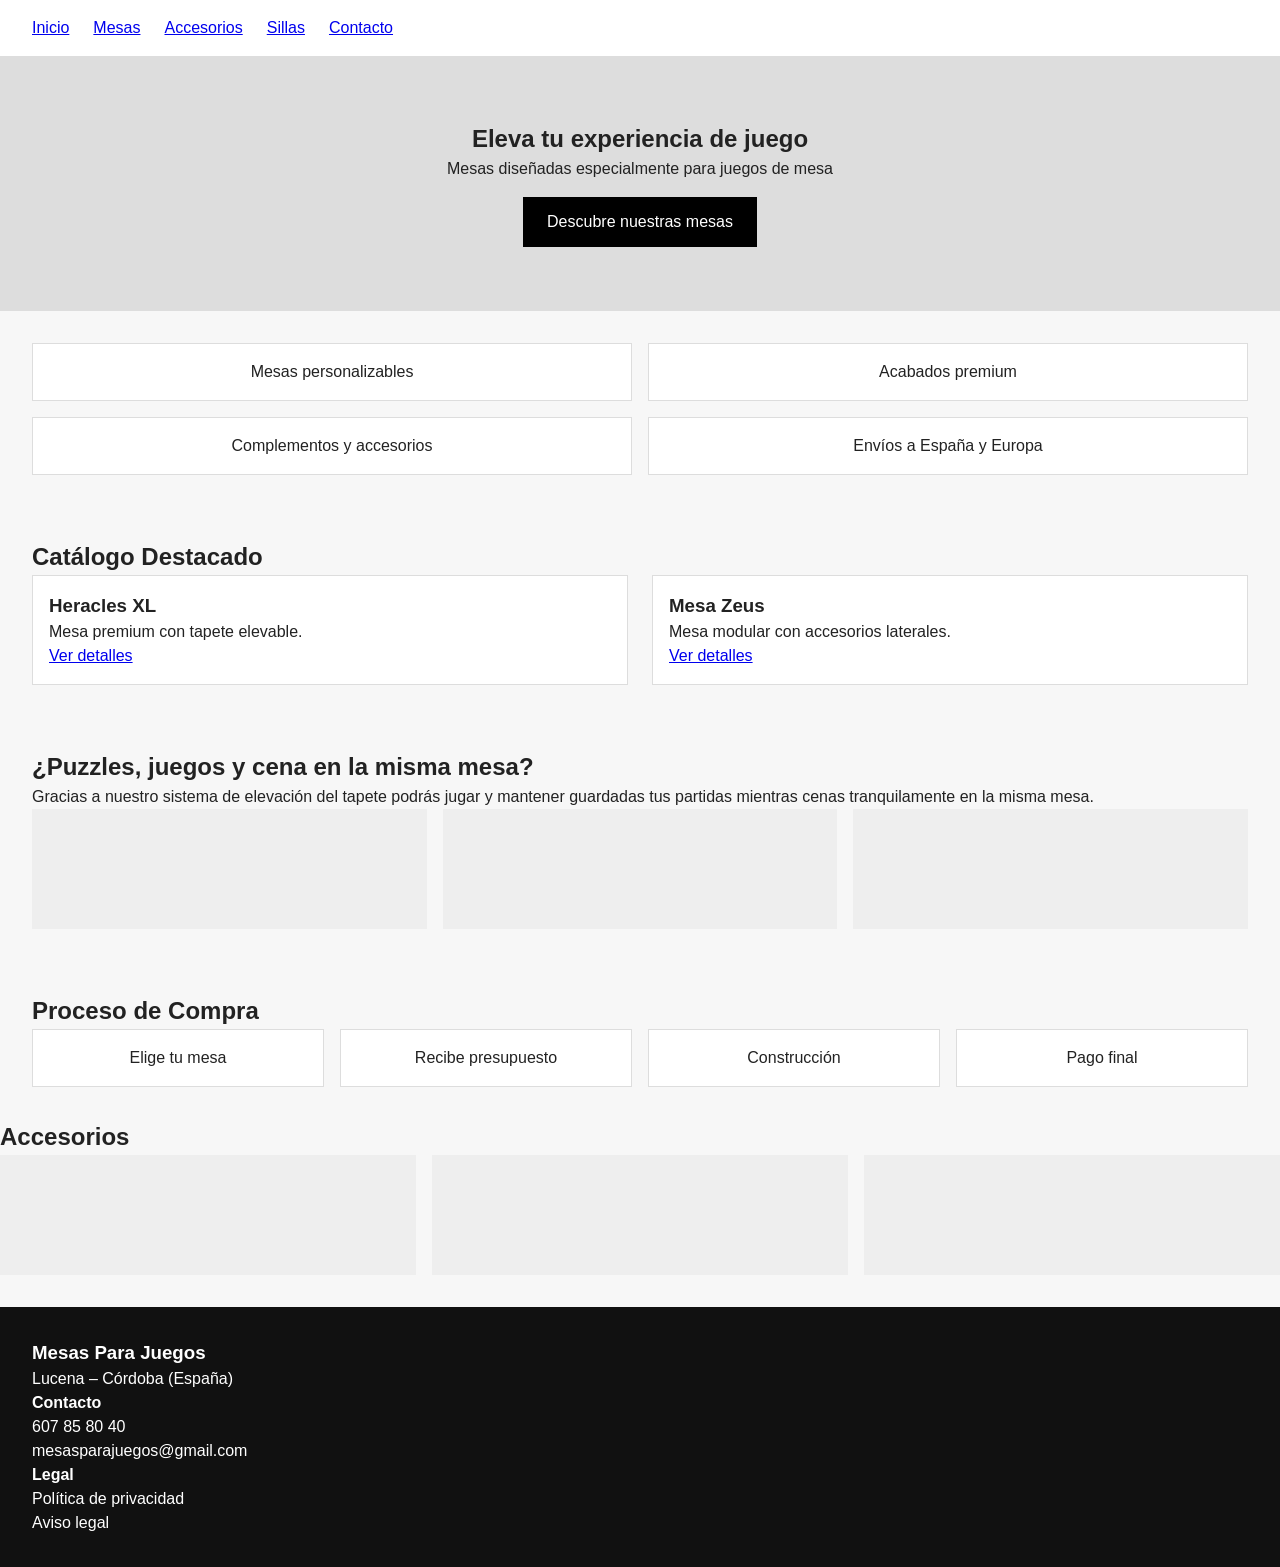
==== index.html @ a28dd925 "Mas referencias cambiadas" ====
<!DOCTYPE html>
<html lang="es">
<head>
    <meta charset="UTF-8">
    <meta name="viewport" content="width=device-width, initial-scale=1.0">
    <title>Mesas Para Juegos – Inicio</title>
    <link rel="stylesheet" href="assets/css/styles.css">
    <script defer src="./assets/js/componentes.js"></script>
</head>

<body>

    <!-- HEADER DINÁMICO -->
    <header id="header"></header>

    <main>

        <!-- HERO PRINCIPAL -->
        <section class="hero">
            <div class="hero-text">
                <h1>Eleva tu experiencia de juego</h1>
                <p>Mesas diseñadas especialmente para juegos de mesa</p>
                <a class="btn-primary" href="catalogo.html">Descubre nuestras mesas</a>
            </div>
        </section>

        <!-- USP / VALORES -->
        <section class="usp">
            <div class="usp-item">Mesas personalizables</div>
            <div class="usp-item">Acabados premium</div>
            <div class="usp-item">Complementos y accesorios</div>
            <div class="usp-item">Envíos a España y Europa</div>
        </section>

        <!-- CATÁLOGO DESTACADO -->
        <section class="destacado">
            <h2>Catálogo Destacado</h2>
            <div id="productos-destacados" class="grid-productos"></div>
        </section>

        <!-- SECCIÓN EXPLICATIVA -->
        <section class="explicativa">
            <h2>¿Puzzles, juegos y cena en la misma mesa?</h2>
            <p>
                Gracias a nuestro sistema de elevación del tapete podrás jugar y mantener guardadas tus partidas
                mientras cenas tranquilamente en la misma mesa.
            </p>
            <div class="grid-3">
                <div class="card-mini"></div>
                <div class="card-mini"></div>
                <div class="card-mini"></div>
            </div>
        </section>

        <!-- PROCESO DE COMPRA -->
        <section class="timeline">
            <h2>Proceso de Compra</h2>
            <div class="timeline-grid">
                <div class="step">Elige tu mesa</div>
                <div class="step">Recibe presupuesto</div>
                <div class="step">Construcción</div>
                <div class="step">Pago final</div>
            </div>
        </section>

        <!-- ACCESORIOS -->
        <section class="accesorios">
            <h2>Accesorios</h2>
            <div class="grid-3">
                <div class="card-mini"></div>
                <div class="card-mini"></div>
                <div class="card-mini"></div>
            </div>
        </section>

    </main>

    <!-- FOOTER DINÁMICO -->
    <footer id="footer"></footer>

</body>
</html>
---- assets/css/styles.css ----
/* RESET */
* {
    margin: 0;
    padding: 0;
    box-sizing: border-box;
}

body {
    font-family: Arial, sans-serif;
    background: #f7f7f7;
    color: #222;
    line-height: 1.5;
}

/* HEADER */
header {
    background: #fff;
    padding: 1rem 2rem;
    border-bottom: 1px solid #ddd;
}

nav ul {
    display: flex;
    gap: 1.5rem;
    list-style: none;
}

/* HERO */
.hero {
    background: #ddd;
    padding: 4rem 2rem;
    text-align: center;
}

.btn-primary {
    display: inline-block;
    margin-top: 1rem;
    padding: .8rem 1.5rem;
    background: #000;
    color: #fff;
    text-decoration: none;
}

/* USP */
.usp {
    display: grid;
    grid-template-columns: repeat(2, 1fr);
    padding: 2rem;
    gap: 1rem;
}

.usp-item {
    background: #fff;
    padding: 1rem;
    border: 1px solid #ddd;
    text-align: center;
}

/* CATÁLOGO DESTACADO */
.destacado {
    padding: 2rem;
}

.grid-productos {
    display: grid;
    grid-template-columns: repeat(auto-fit, minmax(220px, 1fr));
    gap: 1.5rem;
}

.card-producto {
    background: #fff;
    padding: 1rem;
    border: 1px solid #ddd;
}

/* EXPLICATIVA */
.explicativa {
    padding: 2rem;
}

.grid-3 {
    display: grid;
    grid-template-columns: repeat(3, 1fr);
    gap: 1rem;
}

.card-mini {
    background: #eee;
    height: 120px;
}

/* TIMELINE */
.timeline {
    padding: 2rem;
}

.timeline-grid {
    display: grid;
    grid-template-columns: repeat(4, 1fr);
    gap: 1rem;
}

.step {
    background: #fff;
    padding: 1rem;
    border: 1px solid #ddd;
    text-align: center;
}

/* FOOTER */
footer {
    background: #111;
    color: #fff;
    padding: 2rem;
    margin-top: 2rem;
}
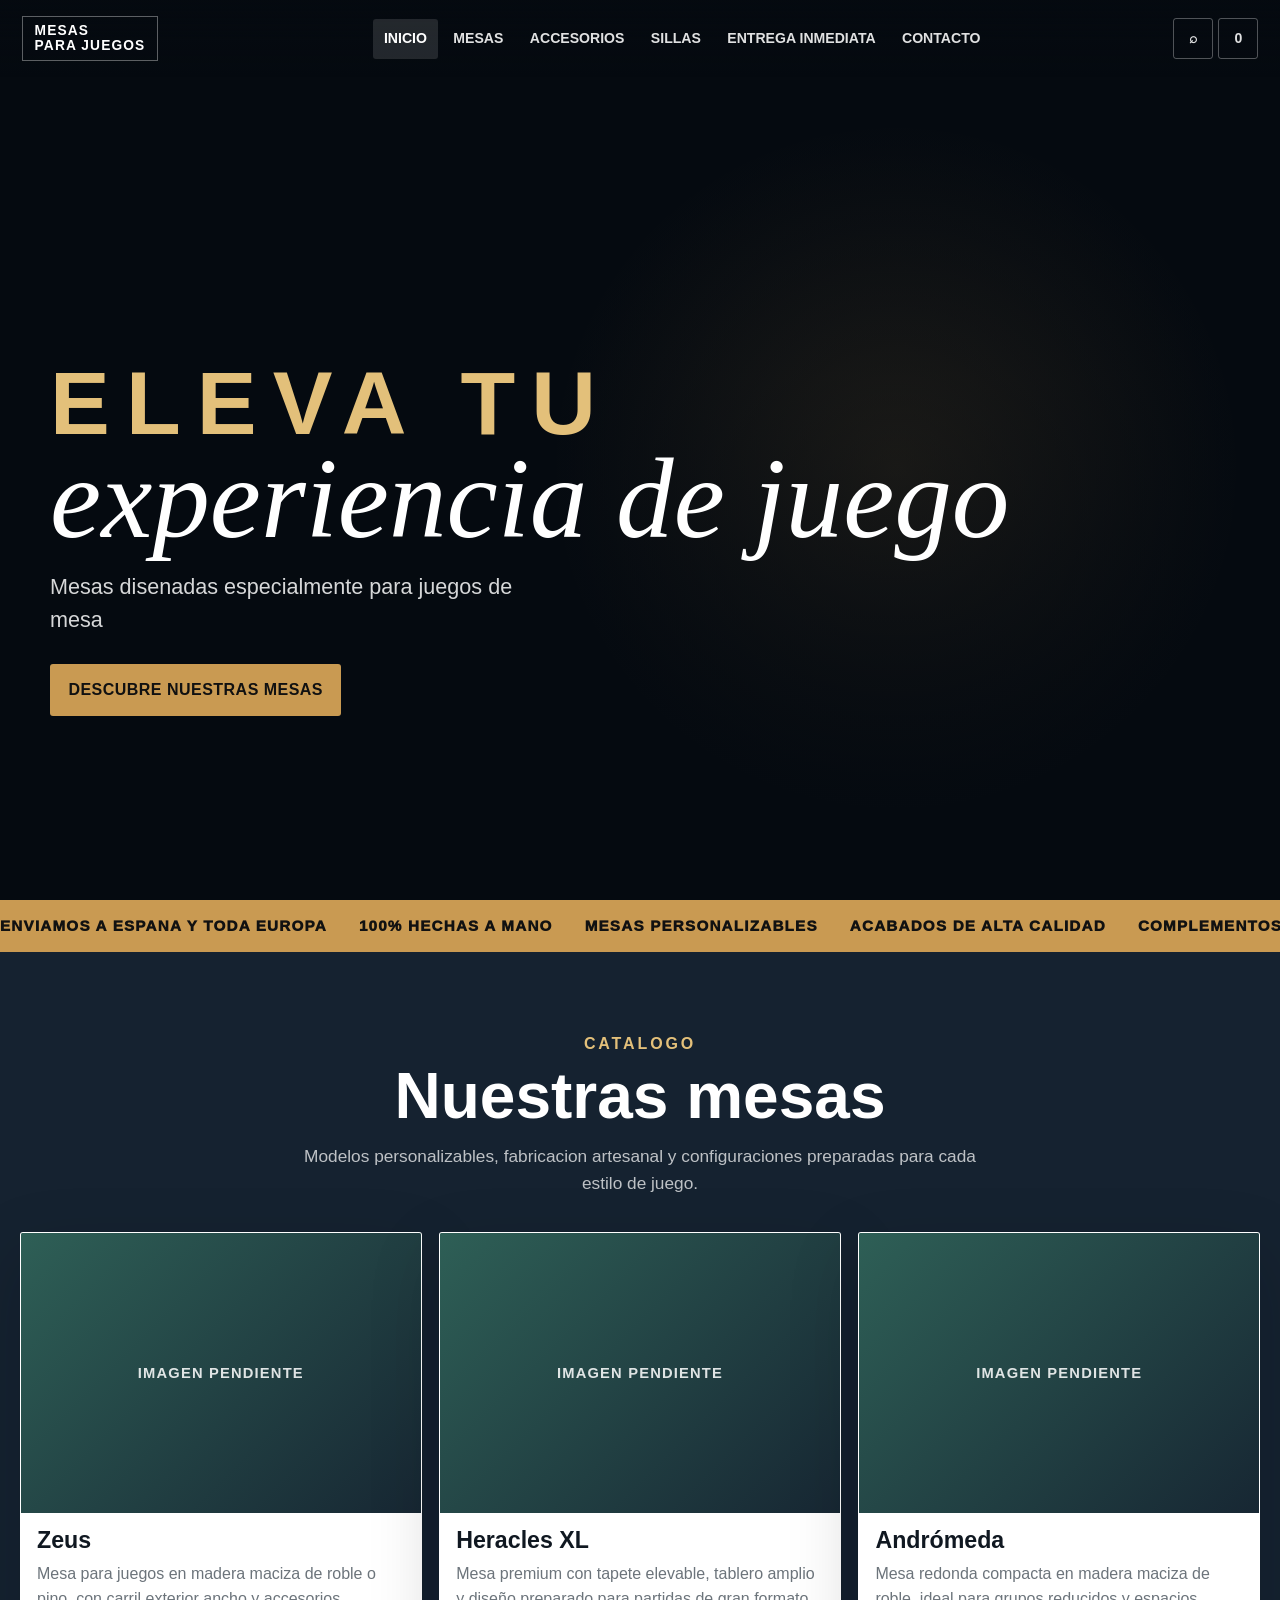
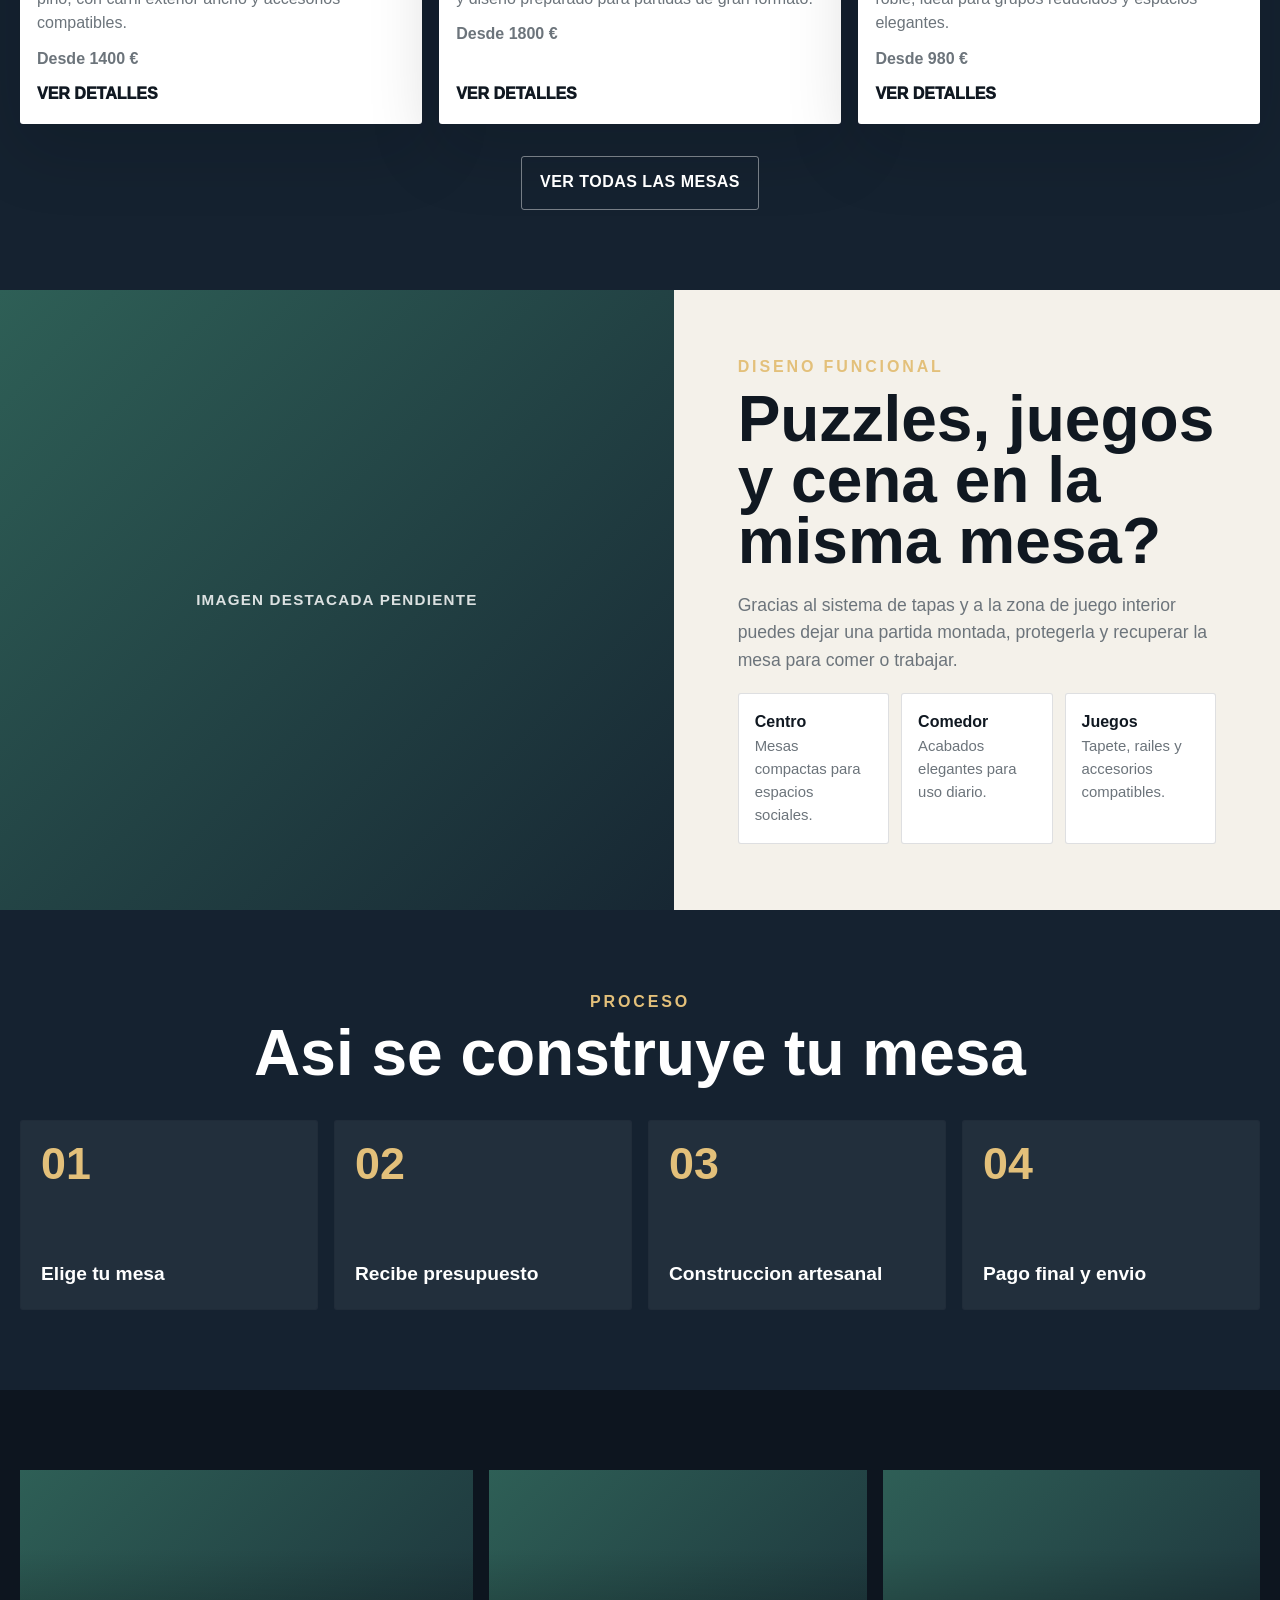
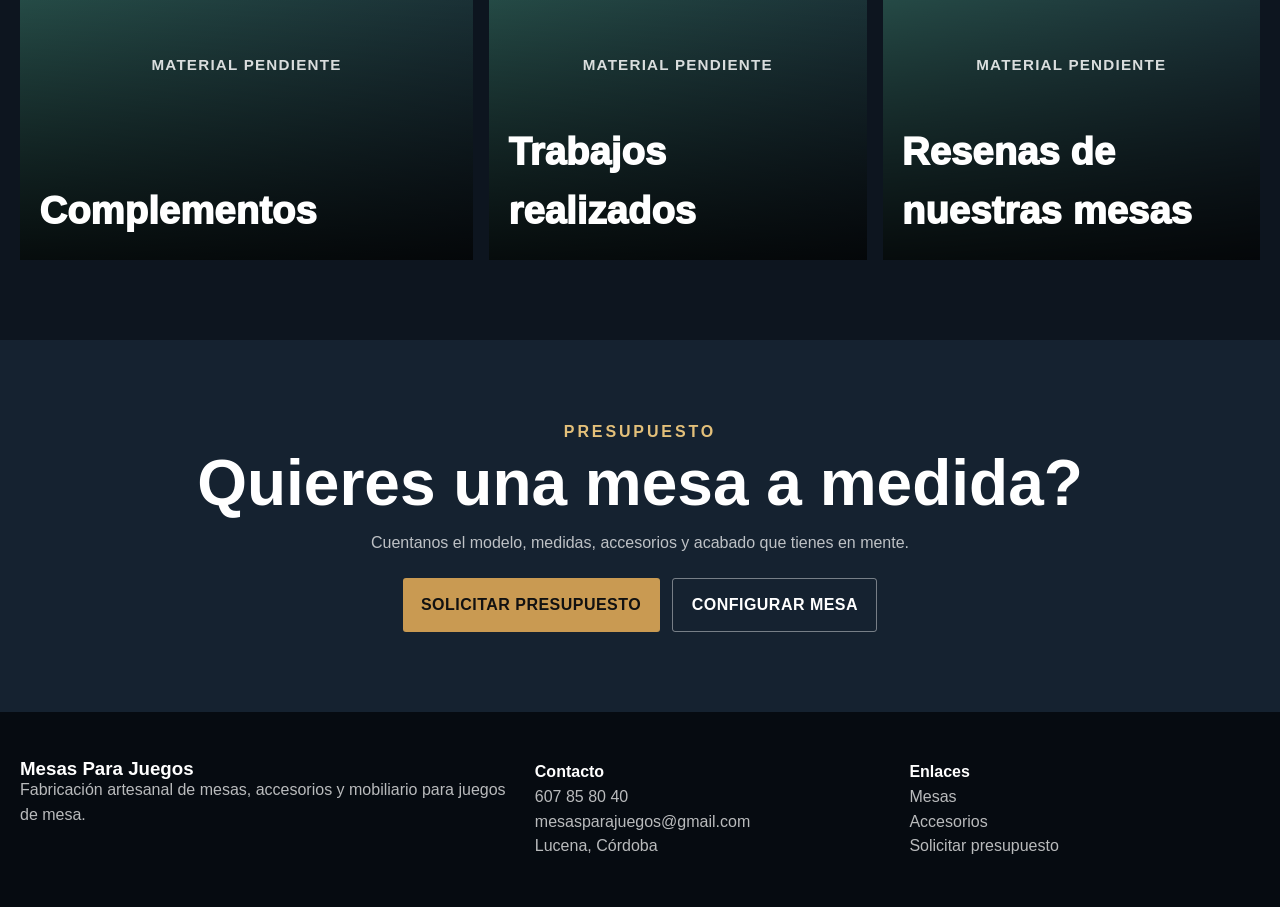
==== commit 29858351: "Primera version de la pagina final" ====
--- a/index.html
+++ b/index.html
@@ -3,80 +3,107 @@
 <head>
     <meta charset="UTF-8">
     <meta name="viewport" content="width=device-width, initial-scale=1.0">
-    <title>Mesas Para Juegos – Inicio</title>
+    <title>Mesas Para Juegos | Eleva tu experiencia de juego</title>
     <link rel="stylesheet" href="assets/css/styles.css">
-    <script defer src="./assets/js/componentes.js"></script>
+    <script defer src="assets/js/componentes.js"></script>
 </head>
-
 <body>
-
-    <!-- HEADER DINÁMICO -->
     <header id="header"></header>
 
     <main>
-
-        <!-- HERO PRINCIPAL -->
-        <section class="hero">
-            <div class="hero-text">
-                <h1>Eleva tu experiencia de juego</h1>
-                <p>Mesas diseñadas especialmente para juegos de mesa</p>
-                <a class="btn-primary" href="catalogo.html">Descubre nuestras mesas</a>
+        <section class="hero hero-video">
+            <video autoplay muted loop playsinline poster="assets/media/hero/hero-poster.webp">
+                <source src="assets/media/video/hero.mp4" type="video/mp4">
+            </video>
+            <div class="hero-overlay"></div>
+            <div class="hero-copy">
+                <p class="hero-kicker">ELEVA TU</p>
+                <h1>experiencia de juego</h1>
+                <p>Mesas disenadas especialmente para juegos de mesa</p>
+                <a class="btn-primary" href="catalogo.html">DESCUBRE NUESTRAS MESAS</a>
             </div>
         </section>
 
-        <!-- USP / VALORES -->
-        <section class="usp">
-            <div class="usp-item">Mesas personalizables</div>
-            <div class="usp-item">Acabados premium</div>
-            <div class="usp-item">Complementos y accesorios</div>
-            <div class="usp-item">Envíos a España y Europa</div>
-        </section>
-
-        <!-- CATÁLOGO DESTACADO -->
-        <section class="destacado">
-            <h2>Catálogo Destacado</h2>
-            <div id="productos-destacados" class="grid-productos"></div>
-        </section>
-
-        <!-- SECCIÓN EXPLICATIVA -->
-        <section class="explicativa">
-            <h2>¿Puzzles, juegos y cena en la misma mesa?</h2>
-            <p>
-                Gracias a nuestro sistema de elevación del tapete podrás jugar y mantener guardadas tus partidas
-                mientras cenas tranquilamente en la misma mesa.
-            </p>
-            <div class="grid-3">
-                <div class="card-mini"></div>
-                <div class="card-mini"></div>
-                <div class="card-mini"></div>
+        <section class="marquee" aria-label="Ventajas principales">
+            <div class="marquee-track">
+                <span>ENVIAMOS A ESPANA Y TODA EUROPA</span>
+                <span>100% HECHAS A MANO</span>
+                <span>MESAS PERSONALIZABLES</span>
+                <span>ACABADOS DE ALTA CALIDAD</span>
+                <span>COMPLEMENTOS Y ACCESORIOS</span>
+                <span>ENVIAMOS A ESPANA Y TODA EUROPA</span>
+                <span>100% HECHAS A MANO</span>
+                <span>MESAS PERSONALIZABLES</span>
             </div>
         </section>
 
-        <!-- PROCESO DE COMPRA -->
-        <section class="timeline">
-            <h2>Proceso de Compra</h2>
-            <div class="timeline-grid">
-                <div class="step">Elige tu mesa</div>
-                <div class="step">Recibe presupuesto</div>
-                <div class="step">Construcción</div>
-                <div class="step">Pago final</div>
+        <section class="destacado dark-section">
+            <div class="section-head centered">
+                <span class="eyebrow">Catalogo</span>
+                <h2>Nuestras mesas</h2>
+                <p>Modelos personalizables, fabricacion artesanal y configuraciones preparadas para cada estilo de juego.</p>
+            </div>
+            <div id="productos-destacados" class="grid-productos"></div>
+            <div class="center-actions">
+                <a class="btn-secondary invert" href="catalogo.html">Ver todas las mesas</a>
             </div>
         </section>
 
-        <!-- ACCESORIOS -->
-        <section class="accesorios">
-            <h2>Accesorios</h2>
-            <div class="grid-3">
-                <div class="card-mini"></div>
-                <div class="card-mini"></div>
-                <div class="card-mini"></div>
+        <section class="split-feature">
+            <div class="feature-image">
+                <img src="assets/media/banners/feature-mesa.webp" alt="Mesa de juegos con zona interior" onerror="this.parentElement.classList.add('sin-imagen'); this.remove();">
+            </div>
+            <div class="feature-copy">
+                <span class="eyebrow">Diseno funcional</span>
+                <h2>Puzzles, juegos y cena en la misma mesa?</h2>
+                <p>Gracias al sistema de tapas y a la zona de juego interior puedes dejar una partida montada, protegerla y recuperar la mesa para comer o trabajar.</p>
+                <div class="mini-grid">
+                    <article><strong>Centro</strong><span>Mesas compactas para espacios sociales.</span></article>
+                    <article><strong>Comedor</strong><span>Acabados elegantes para uso diario.</span></article>
+                    <article><strong>Juegos</strong><span>Tapete, railes y accesorios compatibles.</span></article>
+                </div>
             </div>
         </section>
 
+        <section class="timeline dark-section">
+            <div class="section-head centered">
+                <span class="eyebrow">Proceso</span>
+                <h2>Asi se construye tu mesa</h2>
+            </div>
+            <div class="timeline-grid">
+                <div class="step"><strong>01</strong><span>Elige tu mesa</span></div>
+                <div class="step"><strong>02</strong><span>Recibe presupuesto</span></div>
+                <div class="step"><strong>03</strong><span>Construccion artesanal</span></div>
+                <div class="step"><strong>04</strong><span>Pago final y envio</span></div>
+            </div>
+        </section>
+
+        <section class="banner-grid">
+            <a class="image-banner" href="pages/accesorios.html">
+                <img src="assets/media/banners/complementos.webp" alt="Accesorios para mesas" onerror="this.parentElement.classList.add('sin-imagen'); this.remove();">
+                <span>Complementos</span>
+            </a>
+            <a class="image-banner" href="pages/guia-tamanos.html">
+                <img src="assets/media/banners/trabajos-realizados.webp" alt="Trabajo realizado de mesa Zeus" onerror="this.parentElement.classList.add('sin-imagen'); this.remove();">
+                <span>Trabajos realizados</span>
+            </a>
+            <a class="image-banner" href="pages/contacto.html">
+                <img src="assets/media/banners/resenas.webp" alt="Resenas de clientes" onerror="this.parentElement.classList.add('sin-imagen'); this.remove();">
+                <span>Resenas de nuestras mesas</span>
+            </a>
+        </section>
+
+        <section class="final-cta">
+            <span class="eyebrow">Presupuesto</span>
+            <h2>Quieres una mesa a medida?</h2>
+            <p>Cuentanos el modelo, medidas, accesorios y acabado que tienes en mente.</p>
+            <div class="hero-actions">
+                <a class="btn-primary" href="pages/contacto.html">Solicitar presupuesto</a>
+                <a class="btn-secondary invert" href="pages/configurador.html">Configurar mesa</a>
+            </div>
+        </section>
     </main>
 
-    <!-- FOOTER DINÁMICO -->
     <footer id="footer"></footer>
-
 </body>
 </html>
--- a/assets/css/styles.css
+++ b/assets/css/styles.css
@@ -1,116 +1,899 @@
-/* RESET */
+:root {
+    --ink: #101821;
+    --ink-2: #152230;
+    --paper: #f4f1ea;
+    --paper-2: #ffffff;
+    --muted: #6c747b;
+    --line: rgba(21, 34, 48, .14);
+    --gold: #c99a52;
+    --gold-2: #e3c07a;
+    --green: #2e5f56;
+    --shadow: 0 24px 70px rgba(4, 10, 18, .18);
+}
+
 * {
+    box-sizing: border-box;
     margin: 0;
     padding: 0;
-    box-sizing: border-box;
+}
+
+html {
+    scroll-behavior: smooth;
 }
 
 body {
-    font-family: Arial, sans-serif;
-    background: #f7f7f7;
-    color: #222;
-    line-height: 1.5;
-}
-
-/* HEADER */
-header {
+    min-height: 100vh;
+    background: var(--paper);
+    color: var(--ink);
+    font-family: "Segoe UI", Arial, sans-serif;
+    line-height: 1.55;
+}
+
+a {
+    color: inherit;
+}
+
+img,
+video {
+    display: block;
+    max-width: 100%;
+}
+
+.site-header {
+    position: fixed;
+    inset: 0 0 auto;
+    z-index: 50;
+    background: linear-gradient(180deg, rgba(5, 10, 16, .78), rgba(5, 10, 16, .18), transparent);
+    color: #fff;
+}
+
+.nav-wrap {
+    display: grid;
+    grid-template-columns: 170px 1fr auto;
+    align-items: center;
+    gap: 1.5rem;
+    max-width: 1380px;
+    margin: 0 auto;
+    padding: 1rem 1.35rem;
+}
+
+.brand {
+    color: #fff;
+    text-decoration: none;
+}
+
+.brand-logo {
+    display: inline-block;
+    border: 1px solid rgba(255, 255, 255, .35);
+    padding: .45rem .75rem;
+    font-size: .86rem;
+    font-weight: 900;
+    line-height: 1.05;
+    letter-spacing: .08em;
+    text-transform: uppercase;
+}
+
+.site-nav ul {
+    display: flex;
+    align-items: center;
+    justify-content: center;
+    gap: .25rem;
+    list-style: none;
+}
+
+.site-nav a,
+.nav-actions a {
+    display: inline-flex;
+    min-height: 40px;
+    align-items: center;
+    justify-content: center;
+    border-radius: 3px;
+    padding: .55rem .7rem;
+    color: rgba(255,255,255,.88);
+    font-size: .88rem;
+    font-weight: 800;
+    text-decoration: none;
+    text-transform: uppercase;
+}
+
+.site-nav a:hover,
+.site-nav a.activo,
+.nav-actions a:hover {
+    color: #fff;
+    background: rgba(255,255,255,.12);
+}
+
+.nav-actions {
+    display: flex;
+    gap: .35rem;
+}
+
+.nav-actions a {
+    width: 40px;
+    border: 1px solid rgba(255,255,255,.3);
+}
+
+.hero-video {
+    min-height: 100vh;
+    position: relative;
+    display: grid;
+    align-items: end;
+    overflow: hidden;
+    background: #050a10;
+}
+
+.hero-video video {
+    position: absolute;
+    inset: 0;
+    width: 100%;
+    height: 100%;
+    object-fit: cover;
+}
+
+.hero-overlay {
+    position: absolute;
+    inset: 0;
+    background:
+        linear-gradient(180deg, rgba(5,10,16,.4), rgba(5,10,16,.35) 42%, rgba(5,10,16,.88)),
+        radial-gradient(circle at 70% 52%, rgba(201,154,82,.18), transparent 34%);
+}
+
+.hero-copy {
+    position: relative;
+    z-index: 2;
+    max-width: 1220px;
+    width: 100%;
+    margin: 0 auto;
+    padding: 10rem 1.25rem 6.5rem;
+    color: #fff;
+}
+
+.hero-kicker,
+.eyebrow {
+    color: var(--gold-2);
+    font-weight: 900;
+    letter-spacing: .18em;
+    text-transform: uppercase;
+}
+
+.hero-kicker {
+    font-size: clamp(2rem, 7vw, 6.8rem);
+    line-height: .9;
+}
+
+h1,
+h2,
+h3 {
+    line-height: .96;
+    letter-spacing: 0;
+}
+
+.hero-copy h1 {
+    max-width: 980px;
+    font-family: Georgia, "Times New Roman", serif;
+    font-size: clamp(3.1rem, 9vw, 8.5rem);
+    font-style: italic;
+    font-weight: 400;
+}
+
+.hero-copy p:not(.hero-kicker) {
+    max-width: 520px;
+    margin: 1rem 0 1.7rem;
+    color: rgba(255,255,255,.84);
+    font-size: clamp(1.05rem, 2vw, 1.35rem);
+}
+
+.btn-primary,
+.btn-secondary,
+button {
+    display: inline-flex;
+    min-height: 46px;
+    align-items: center;
+    justify-content: center;
+    border: 0;
+    border-radius: 3px;
+    padding: .85rem 1.15rem;
+    cursor: pointer;
+    font: inherit;
+    font-weight: 900;
+    letter-spacing: .03em;
+    text-decoration: none;
+    text-transform: uppercase;
+}
+
+.btn-primary,
+button {
+    background: var(--gold);
+    color: #111;
+}
+
+.btn-primary:hover,
+button:hover {
+    background: var(--gold-2);
+}
+
+.btn-secondary {
+    border: 1px solid var(--line);
     background: #fff;
-    padding: 1rem 2rem;
-    border-bottom: 1px solid #ddd;
-}
-
-nav ul {
-    display: flex;
+    color: var(--ink);
+}
+
+.btn-secondary.invert {
+    border-color: rgba(255,255,255,.42);
+    background: transparent;
+    color: #fff;
+}
+
+.hero-actions,
+.center-actions {
+    display: flex;
+    flex-wrap: wrap;
+    gap: .8rem;
+}
+
+.center-actions {
+    justify-content: center;
+    margin-top: 2rem;
+}
+
+.marquee {
+    overflow: hidden;
+    background: var(--gold);
+    color: #111;
+    padding: .9rem 0;
+}
+
+.marquee-track {
+    display: flex;
+    min-width: max-content;
+    gap: 2rem;
+    animation: marquee 26s linear infinite;
+    font-size: .95rem;
+    font-weight: 950;
+    letter-spacing: .08em;
+    text-transform: uppercase;
+}
+
+.marquee-track span {
+    white-space: nowrap;
+}
+
+@keyframes marquee {
+    from { transform: translateX(0); }
+    to { transform: translateX(-45%); }
+}
+
+section {
+    padding: 5rem 1.25rem;
+}
+
+.dark-section {
+    background: var(--ink-2);
+    color: #fff;
+}
+
+.section-head {
+    max-width: 900px;
+    margin: 0 auto 2.2rem;
+}
+
+.section-head.centered {
+    text-align: center;
+}
+
+h2 {
+    margin-top: .55rem;
+    font-size: clamp(2.2rem, 5vw, 5rem);
+}
+
+.section-head p {
+    max-width: 680px;
+    margin: 1rem auto 0;
+    color: rgba(255,255,255,.72);
+    font-size: 1.08rem;
+}
+
+.destacado,
+.timeline,
+.tablas,
+.galeria,
+.listado,
+.titulo-pagina,
+.breadcrumbs,
+.cta-secundario,
+.detalle-layout,
+.config-layout,
+.pasos {
+    max-width: 1280px;
+    margin: 0 auto;
+}
+
+.grid-productos {
+    display: grid;
+    grid-template-columns: repeat(auto-fit, minmax(250px, 1fr));
+    gap: 1.1rem;
+}
+
+.card-producto {
+    display: flex;
+    min-height: 450px;
+    flex-direction: column;
+    overflow: hidden;
+    border: 1px solid rgba(255,255,255,.1);
+    border-radius: 3px;
+    background: #fff;
+    color: var(--ink);
+    box-shadow: var(--shadow);
+}
+
+.card-producto img,
+.img-placeholder {
+    width: 100%;
+    height: 280px;
+    object-fit: cover;
+    background:
+        linear-gradient(135deg, rgba(46,95,86,.9), rgba(21,34,48,.9)),
+        #2e5f56;
+}
+
+.card-producto.sin-imagen img {
+    display: none;
+}
+
+.card-producto.sin-imagen::before {
+    content: "Imagen pendiente";
+    display: grid;
+    width: 100%;
+    height: 280px;
+    place-items: center;
+    background:
+        linear-gradient(135deg, rgba(46,95,86,.92), rgba(21,34,48,.92)),
+        #2e5f56;
+    color: rgba(255,255,255,.86);
+    font-size: .92rem;
+    font-weight: 800;
+    letter-spacing: .08em;
+    text-transform: uppercase;
+}
+
+.card-producto .contenido {
+    display: flex;
+    flex: 1;
+    flex-direction: column;
+    gap: .65rem;
+    padding: 1rem;
+}
+
+.card-producto h3 {
+    font-size: 1.45rem;
+}
+
+.card-producto p {
+    color: var(--muted);
+}
+
+.card-producto a {
+    margin-top: auto;
+    color: var(--ink);
+    font-weight: 950;
+    text-decoration: none;
+    text-transform: uppercase;
+}
+
+.split-feature {
+    display: grid;
+    grid-template-columns: minmax(0, 1fr) minmax(360px, .9fr);
+    gap: 0;
+    max-width: none;
+    padding: 0;
+    background: var(--paper);
+}
+
+.feature-image img {
+    width: 100%;
+    height: 100%;
+    min-height: 620px;
+    object-fit: cover;
+}
+
+.feature-image.sin-imagen {
+    min-height: 620px;
+    position: relative;
+    background:
+        linear-gradient(135deg, rgba(46,95,86,.92), rgba(21,34,48,.92)),
+        #2e5f56;
+}
+
+.feature-image.sin-imagen::before {
+    content: "Imagen destacada pendiente";
+    position: absolute;
+    inset: 0;
+    display: grid;
+    place-items: center;
+    color: rgba(255,255,255,.84);
+    font-size: .95rem;
+    font-weight: 800;
+    letter-spacing: .08em;
+    text-transform: uppercase;
+}
+
+.feature-copy {
+    display: flex;
+    flex-direction: column;
+    justify-content: center;
+    padding: clamp(2rem, 5vw, 5rem);
+}
+
+.feature-copy h2,
+.final-cta h2 {
+    color: var(--ink);
+}
+
+.feature-copy p {
+    margin: 1.2rem 0;
+    color: var(--muted);
+    font-size: 1.1rem;
+}
+
+.mini-grid {
+    display: grid;
+    grid-template-columns: repeat(3, 1fr);
+    gap: .75rem;
+}
+
+.mini-grid article,
+.step,
+.panel,
+.filtros,
+.detalle-info,
+.config-opciones {
+    border: 1px solid var(--line);
+    border-radius: 3px;
+    background: #fff;
+}
+
+.mini-grid article {
+    padding: 1rem;
+}
+
+.mini-grid strong,
+.mini-grid span {
+    display: block;
+}
+
+.mini-grid span {
+    color: var(--muted);
+    font-size: .93rem;
+}
+
+.timeline-grid {
+    display: grid;
+    grid-template-columns: repeat(4, minmax(0, 1fr));
+    gap: 1rem;
+}
+
+.step {
+    min-height: 190px;
+    display: flex;
+    flex-direction: column;
+    justify-content: space-between;
+    padding: 1.25rem;
+    background: rgba(255,255,255,.06);
+    color: #fff;
+}
+
+.step strong {
+    color: var(--gold-2);
+    font-size: 2.8rem;
+    line-height: 1;
+}
+
+.step span {
+    font-size: 1.2rem;
+    font-weight: 850;
+}
+
+.banner-grid {
+    display: grid;
+    grid-template-columns: 1.2fr 1fr 1fr;
+    gap: 1rem;
+    background: #0d151f;
+}
+
+.image-banner {
+    min-height: 390px;
+    position: relative;
+    display: flex;
+    align-items: end;
+    overflow: hidden;
+    color: #fff;
+    text-decoration: none;
+}
+
+.image-banner img {
+    position: absolute;
+    inset: 0;
+    width: 100%;
+    height: 100%;
+    object-fit: cover;
+    transition: transform .5s ease;
+}
+
+.image-banner.sin-imagen {
+    background:
+        linear-gradient(135deg, rgba(46,95,86,.92), rgba(21,34,48,.92)),
+        #2e5f56;
+}
+
+.image-banner.sin-imagen::before {
+    content: "Material pendiente";
+    position: absolute;
+    inset: 0;
+    display: grid;
+    place-items: center;
+    color: rgba(255,255,255,.84);
+    font-size: .95rem;
+    font-weight: 800;
+    letter-spacing: .08em;
+    text-transform: uppercase;
+    z-index: 1;
+}
+
+.image-banner::after {
+    content: "";
+    position: absolute;
+    inset: 0;
+    background: linear-gradient(180deg, transparent 20%, rgba(0,0,0,.82));
+}
+
+.image-banner span {
+    position: relative;
+    z-index: 1;
+    padding: 1.2rem;
+    font-size: clamp(1.4rem, 3vw, 2.5rem);
+    font-weight: 950;
+}
+
+.image-banner:hover img {
+    transform: scale(1.06);
+}
+
+.final-cta {
+    display: grid;
+    justify-items: center;
+    text-align: center;
+    background: var(--ink-2);
+    color: #fff;
+}
+
+.final-cta h2 {
+    color: #fff;
+}
+
+.final-cta p {
+    max-width: 620px;
+    margin: 1rem 0 1.4rem;
+    color: rgba(255,255,255,.72);
+}
+
+.breadcrumbs {
+    padding: 7rem 1.25rem 0;
+    color: var(--muted);
+    font-size: .95rem;
+}
+
+.breadcrumbs a {
+    color: var(--gold);
+    text-decoration: none;
+}
+
+.titulo-pagina {
+    padding: 3rem 1.25rem;
+}
+
+.titulo-pagina p {
+    max-width: 720px;
+    margin-top: 1rem;
+    color: var(--muted);
+    font-size: 1.08rem;
+}
+
+.layout-catalogo {
+    display: grid;
+    grid-template-columns: 280px minmax(0, 1fr);
+    gap: 1.4rem;
+    max-width: 1280px;
+    margin: 0 auto;
+    padding: 0 1.25rem 5rem;
+}
+
+.filtros {
+    align-self: start;
+    padding: 1rem;
+    position: sticky;
+    top: 92px;
+}
+
+.filtros h3 {
+    margin-bottom: .8rem;
+}
+
+.filtros label {
+    display: block;
+    margin: .85rem 0 .3rem;
+    color: var(--muted);
+    font-size: .88rem;
+    font-weight: 850;
+    text-transform: uppercase;
+}
+
+select,
+input,
+textarea {
+    width: 100%;
+    min-height: 44px;
+    border: 1px solid var(--line);
+    border-radius: 3px;
+    background: #fff;
+    color: var(--ink);
+    font: inherit;
+    padding: .65rem .75rem;
+}
+
+textarea {
+    min-height: 130px;
+    resize: vertical;
+}
+
+.cta-secundario {
+    display: flex;
+    flex-wrap: wrap;
+    gap: .8rem;
+    padding: 0 1.25rem 5rem;
+}
+
+.cta-secundario a {
+    background: var(--ink);
+    color: #fff;
+    padding: .9rem 1rem;
+    font-weight: 900;
+    text-decoration: none;
+    text-transform: uppercase;
+}
+
+.detalle-layout {
+    display: grid;
+    grid-template-columns: minmax(0, 1.1fr) minmax(320px, .9fr);
     gap: 1.5rem;
-    list-style: none;
-}
-
-/* HERO */
-.hero {
-    background: #ddd;
-    padding: 4rem 2rem;
-    text-align: center;
-}
-
-.btn-primary {
-    display: inline-block;
+    padding: 2rem 1.25rem 5rem;
+}
+
+.detalle-imagen {
+    min-height: 560px;
+    overflow: hidden;
+    border-radius: 3px;
+    background: var(--ink-2);
+    box-shadow: var(--shadow);
+}
+
+.detalle-imagen img {
+    width: 100%;
+    height: 100%;
+    min-height: 560px;
+    object-fit: cover;
+}
+
+.detalle-imagen.sin-imagen {
+    display: grid;
+    place-items: center;
+    color: rgba(255,255,255,.84);
+    font-size: 1rem;
+    font-weight: 800;
+    letter-spacing: .08em;
+    text-transform: uppercase;
+}
+
+.detalle-imagen.sin-imagen::before {
+    content: "Imagen del producto pendiente";
+}
+
+.detalle-info {
+    align-self: start;
+    padding: 1.4rem;
+}
+
+.detalle-info p {
+    color: var(--muted);
+    margin: 1rem 0 1.2rem;
+}
+
+.detalle-info .btn-primary,
+.detalle-info .btn-secondary {
+    margin: 0 .5rem .8rem 0;
+}
+
+.detalle-info ul {
+    margin: .75rem 0 0 1.2rem;
+}
+
+.tablas table {
+    width: 100%;
     margin-top: 1rem;
-    padding: .8rem 1.5rem;
-    background: #000;
-    color: #fff;
+    border-collapse: collapse;
+    background: #fff;
+}
+
+th,
+td {
+    border-bottom: 1px solid var(--line);
+    padding: .85rem;
+    text-align: left;
+}
+
+th {
+    background: var(--ink-2);
+    color: #fff;
+}
+
+.grid-5 {
+    display: grid;
+    grid-template-columns: repeat(auto-fit, minmax(160px, 1fr));
+    gap: 1rem;
+}
+
+.pasos {
+    display: flex;
+    flex-wrap: wrap;
+    gap: .5rem;
+    padding: 0 1.25rem 1.2rem;
+}
+
+.paso {
+    border: 1px solid var(--line);
+    border-radius: 999px;
+    background: #fff;
+    color: var(--muted);
+    padding: .45rem .75rem;
+    font-weight: 850;
+}
+
+.paso.activo {
+    background: var(--gold);
+    color: #111;
+}
+
+.config-layout {
+    display: grid;
+    grid-template-columns: minmax(0, 1fr) 360px;
+    gap: 1.2rem;
+    padding: 0 1.25rem 5rem;
+}
+
+.config-3d {
+    min-height: 540px;
+    border-radius: 3px;
+    background:
+        linear-gradient(180deg, rgba(21,34,48,.14), rgba(21,34,48,.78)),
+        url("../media/productos/zeus.webp") center/cover;
+}
+
+.config-opciones {
+    padding: 1.2rem;
+}
+
+.opcion {
+    display: flex;
+    align-items: center;
+    gap: .6rem;
+    border: 1px solid var(--line);
+    border-radius: 3px;
+    margin: .7rem 0;
+    padding: .75rem;
+    background: #fff;
+}
+
+.contact-grid,
+.guide-grid {
+    display: grid;
+    grid-template-columns: 1fr 1fr;
+    gap: 1.2rem;
+    max-width: 1180px;
+    margin: 0 auto;
+    padding: 0 1.25rem 5rem;
+}
+
+.panel {
+    padding: 1.2rem;
+}
+
+.panel p,
+.panel li {
+    color: var(--muted);
+}
+
+.panel ul {
+    margin: .7rem 0 0 1.2rem;
+}
+
+.form-grid {
+    display: grid;
+    gap: .85rem;
+}
+
+footer {
+    background: #060b11;
+    color: #fff;
+    padding: 3rem 1.25rem;
+}
+
+.footer-grid {
+    display: grid;
+    grid-template-columns: 1.4fr 1fr 1fr;
+    gap: 1.5rem;
+    max-width: 1280px;
+    margin: 0 auto;
+}
+
+footer p,
+footer a {
+    color: rgba(255,255,255,.72);
     text-decoration: none;
 }
 
-/* USP */
-.usp {
-    display: grid;
-    grid-template-columns: repeat(2, 1fr);
-    padding: 2rem;
-    gap: 1rem;
-}
-
-.usp-item {
-    background: #fff;
-    padding: 1rem;
-    border: 1px solid #ddd;
-    text-align: center;
-}
-
-/* CATÁLOGO DESTACADO */
-.destacado {
-    padding: 2rem;
-}
-
-.grid-productos {
-    display: grid;
-    grid-template-columns: repeat(auto-fit, minmax(220px, 1fr));
-    gap: 1.5rem;
-}
-
-.card-producto {
-    background: #fff;
-    padding: 1rem;
-    border: 1px solid #ddd;
-}
-
-/* EXPLICATIVA */
-.explicativa {
-    padding: 2rem;
-}
-
-.grid-3 {
-    display: grid;
-    grid-template-columns: repeat(3, 1fr);
-    gap: 1rem;
-}
-
-.card-mini {
-    background: #eee;
-    height: 120px;
-}
-
-/* TIMELINE */
-.timeline {
-    padding: 2rem;
-}
-
-.timeline-grid {
-    display: grid;
-    grid-template-columns: repeat(4, 1fr);
-    gap: 1rem;
-}
-
-.step {
-    background: #fff;
-    padding: 1rem;
-    border: 1px solid #ddd;
-    text-align: center;
-}
-
-/* FOOTER */
-footer {
-    background: #111;
-    color: #fff;
-    padding: 2rem;
-    margin-top: 2rem;
-}
+@media (max-width: 960px) {
+    .nav-wrap {
+        grid-template-columns: 1fr auto;
+    }
+
+    .site-nav {
+        grid-column: 1 / -1;
+        overflow-x: auto;
+    }
+
+    .site-nav ul {
+        justify-content: flex-start;
+        min-width: max-content;
+    }
+
+    .split-feature,
+    .layout-catalogo,
+    .detalle-layout,
+    .config-layout,
+    .contact-grid,
+    .guide-grid,
+    .footer-grid {
+        grid-template-columns: 1fr;
+    }
+
+    .timeline-grid,
+    .banner-grid,
+    .mini-grid {
+        grid-template-columns: 1fr;
+    }
+
+    .feature-image img {
+        min-height: 360px;
+    }
+
+    .filtros {
+        position: static;
+    }
+}
+
+@media (max-width: 560px) {
+    section {
+        padding: 3.25rem 1rem;
+    }
+
+    .hero-copy {
+        padding-bottom: 4rem;
+    }
+
+    .hero-copy h1 {
+        font-size: clamp(3rem, 18vw, 5rem);
+    }
+
+    .brand-logo {
+        font-size: .72rem;
+    }
+}
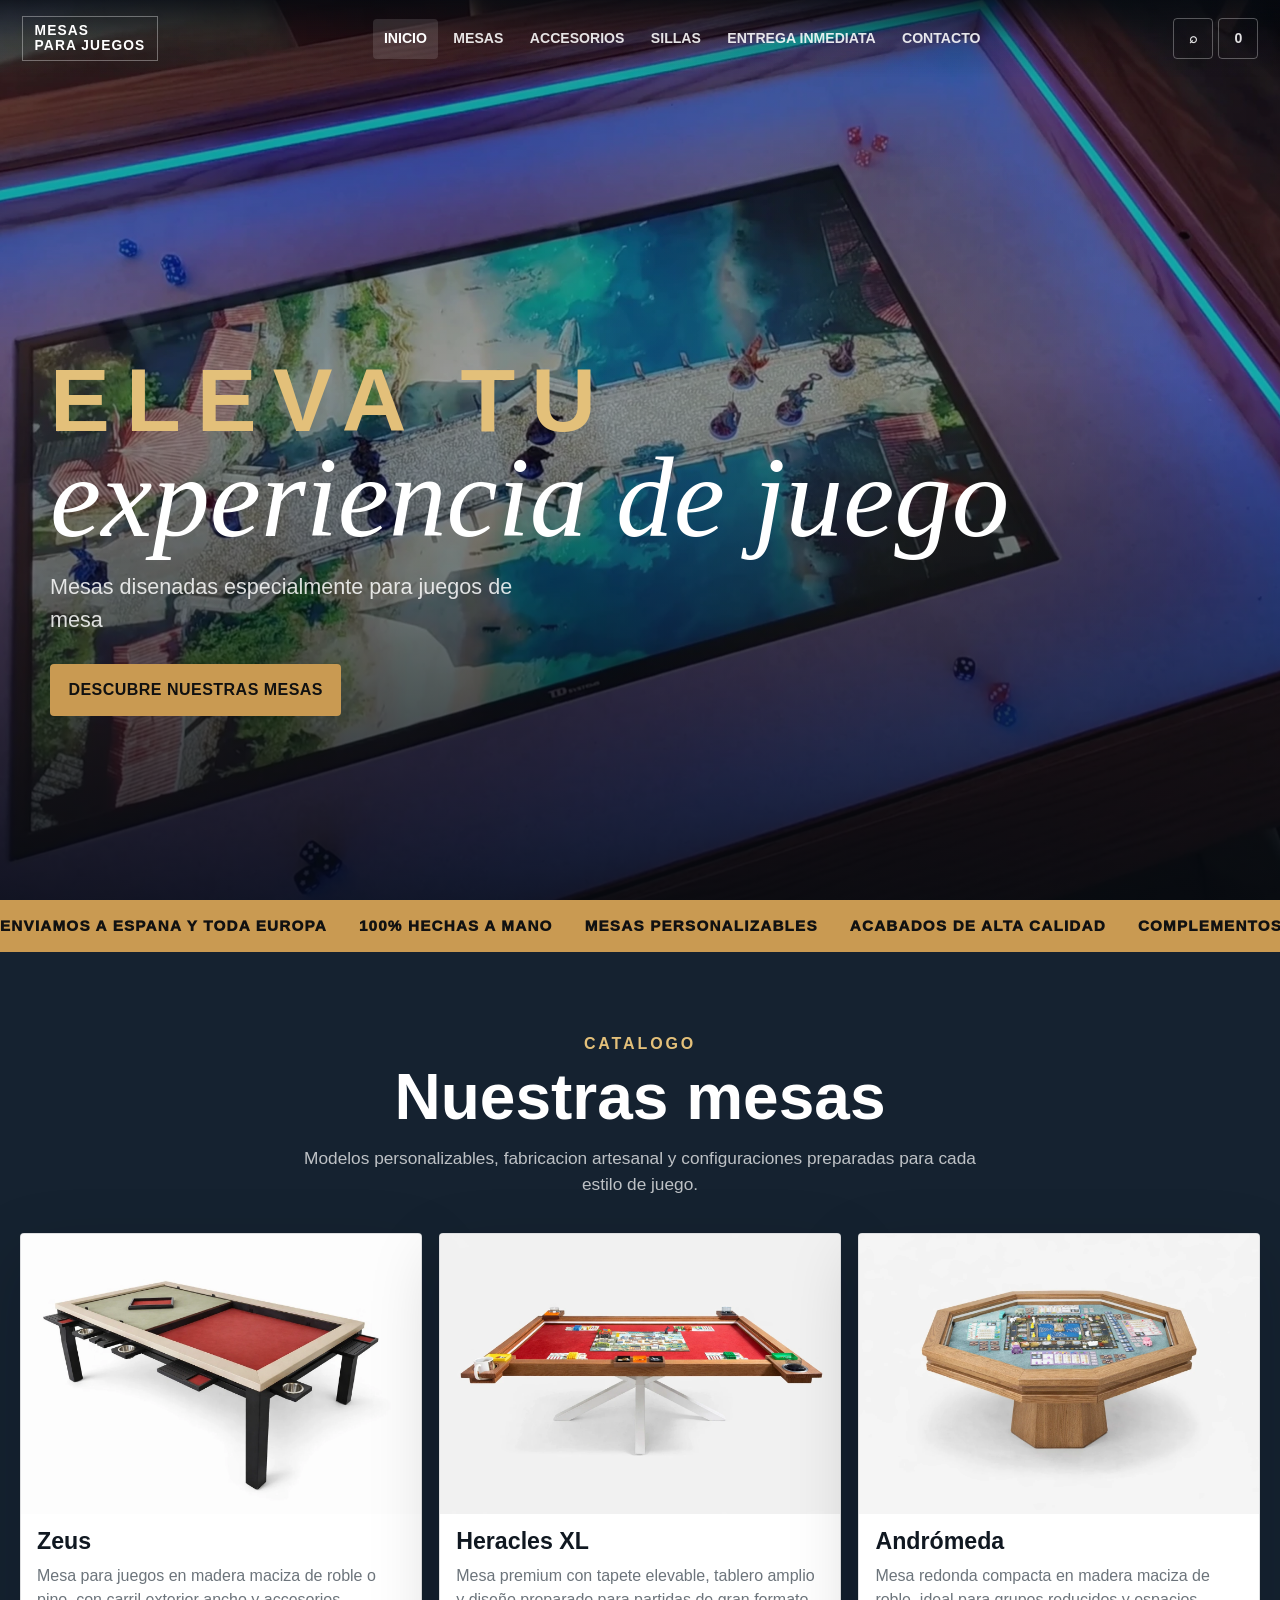
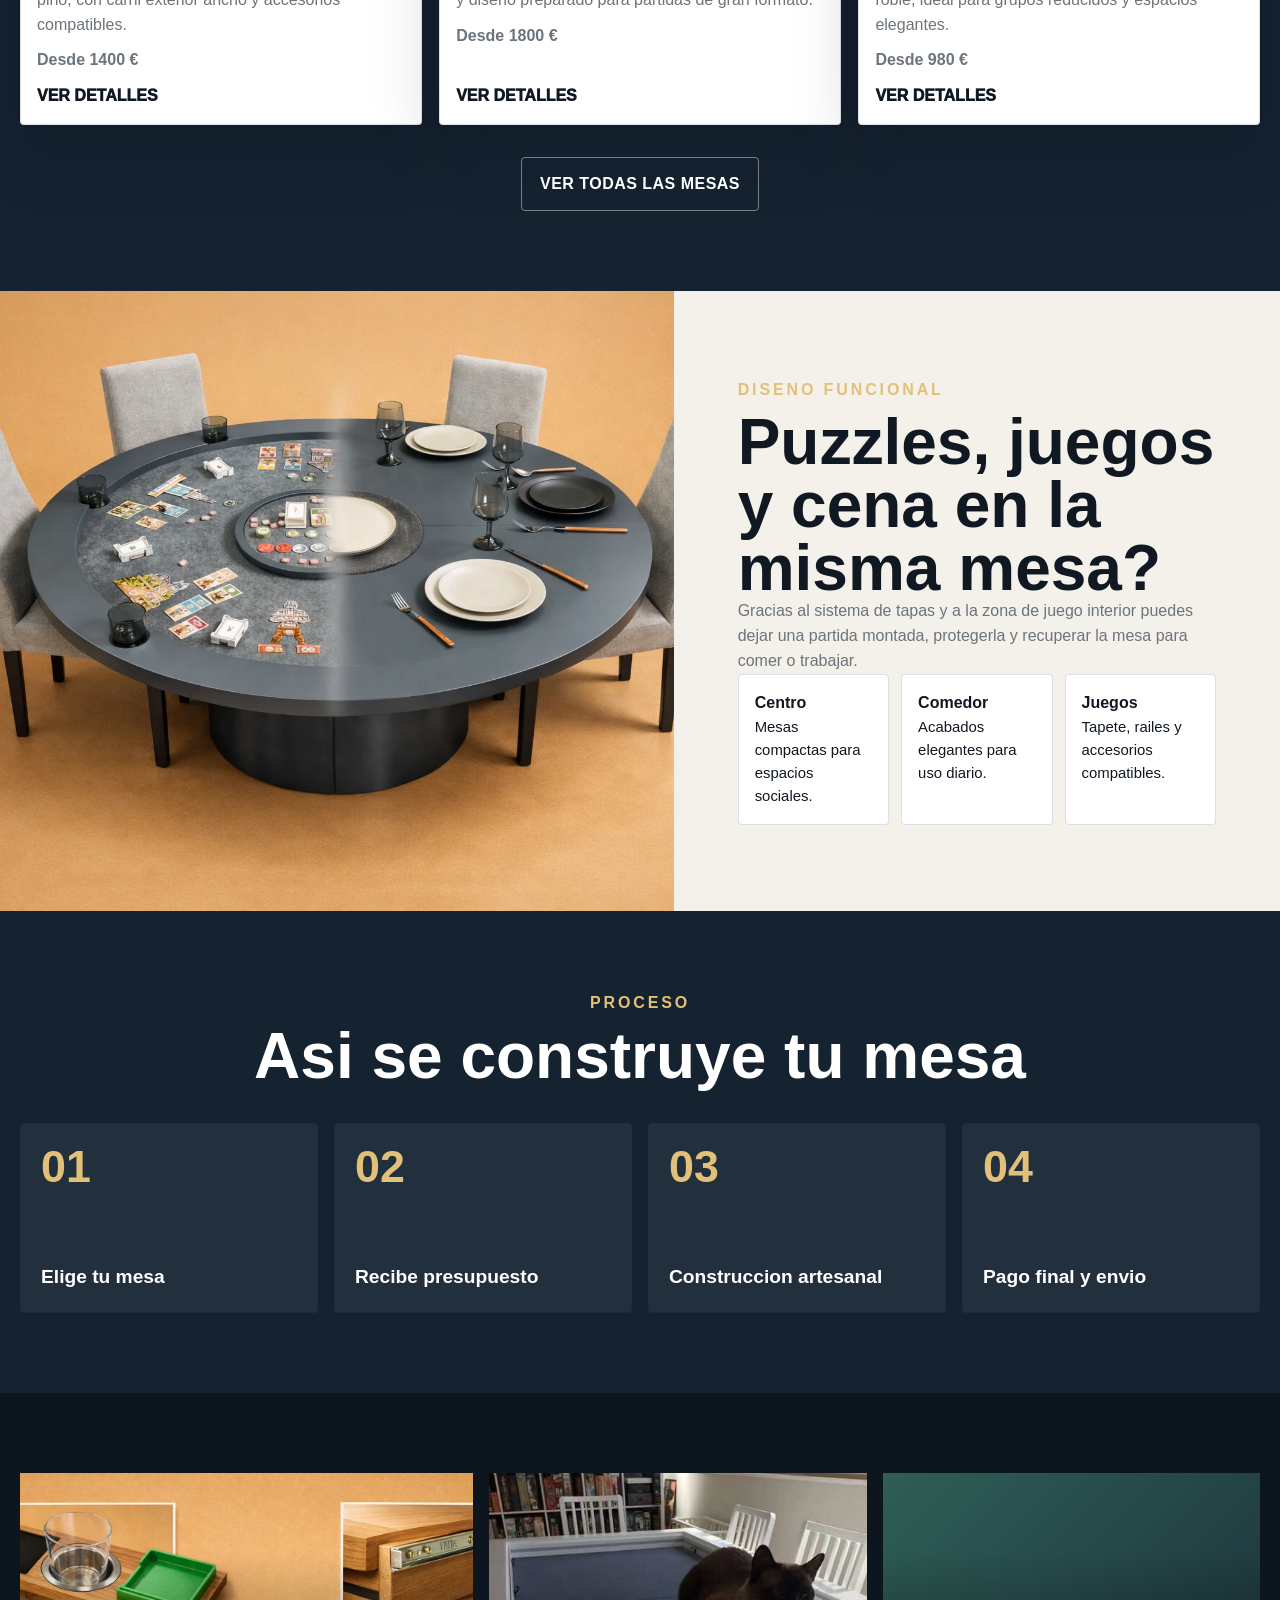
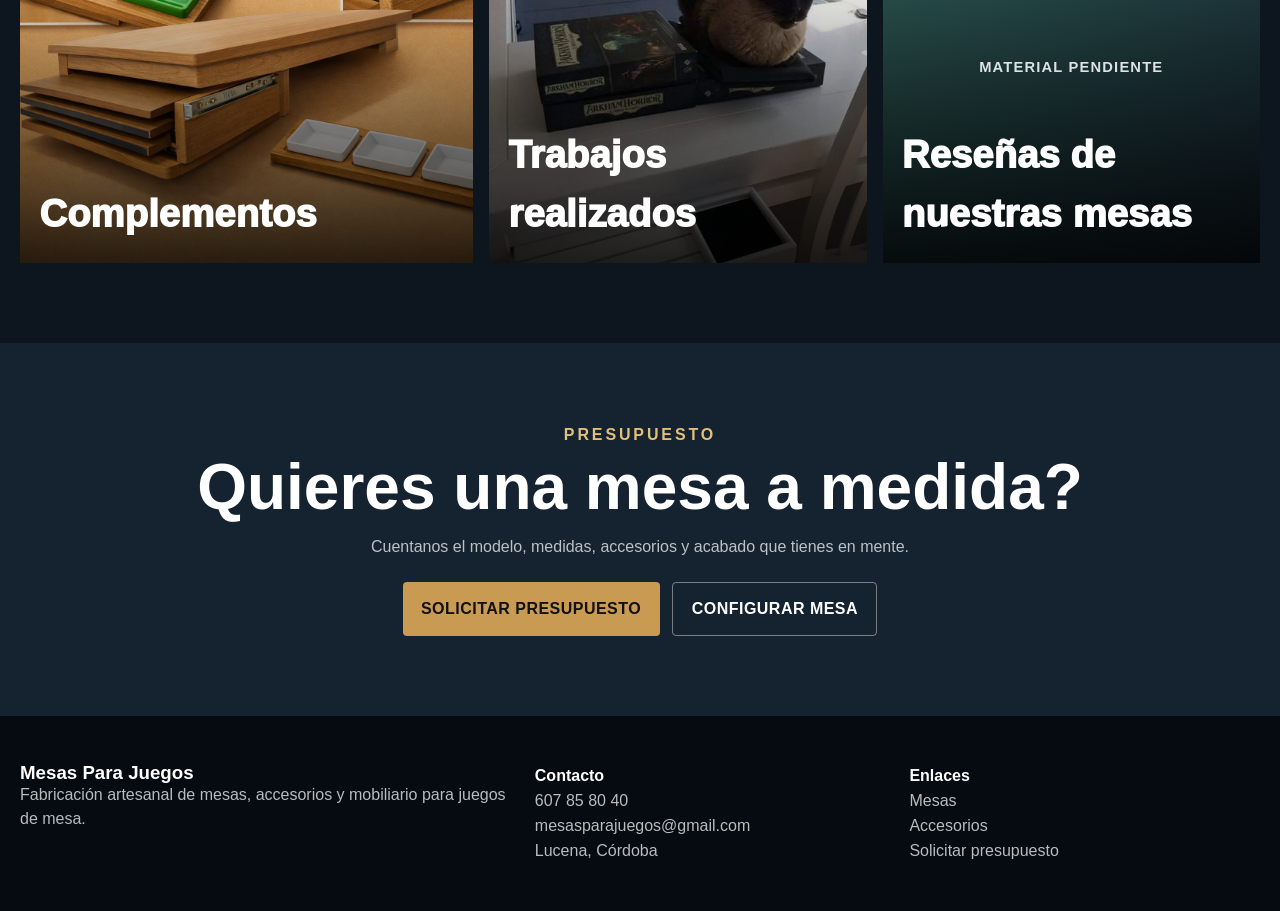
==== commit f91ca69e: "Añadir links y ubicaciones para las imágenes del sistema" ====
--- a/index.html
+++ b/index.html
@@ -88,8 +88,8 @@
                 <span>Trabajos realizados</span>
             </a>
             <a class="image-banner" href="pages/contacto.html">
-                <img src="assets/media/banners/resenas.webp" alt="Resenas de clientes" onerror="this.parentElement.classList.add('sin-imagen'); this.remove();">
-                <span>Resenas de nuestras mesas</span>
+                <img src="assets/media/banners/resenas.webp" alt="Reseñas de clientes" onerror="this.parentElement.classList.add('sin-imagen'); this.remove();">
+                <span>Reseñas de nuestras mesas</span>
             </a>
         </section>
 
--- a/assets/css/styles.css
+++ b/assets/css/styles.css
@@ -2,13 +2,14 @@
     --ink: #101821;
     --ink-2: #152230;
     --paper: #f4f1ea;
-    --paper-2: #ffffff;
     --muted: #6c747b;
-    --line: rgba(21, 34, 48, .14);
+    --line: rgba(21, 34, 48, 0.14);
     --gold: #c99a52;
     --gold-2: #e3c07a;
     --green: #2e5f56;
-    --shadow: 0 24px 70px rgba(4, 10, 18, .18);
+    --shadow: 0 24px 70px rgba(4, 10, 18, 0.18);
+    --radius: 4px;
+    --container: 1280px;
 }
 
 * {
@@ -39,11 +40,27 @@
     max-width: 100%;
 }
 
+h1,
+h2,
+h3 {
+    line-height: 0.98;
+    letter-spacing: 0;
+}
+
+h2 {
+    margin-top: 0.55rem;
+    font-size: clamp(2.1rem, 5vw, 5rem);
+}
+
+section {
+    padding: 5rem 1.25rem;
+}
+
 .site-header {
     position: fixed;
     inset: 0 0 auto;
     z-index: 50;
-    background: linear-gradient(180deg, rgba(5, 10, 16, .78), rgba(5, 10, 16, .18), transparent);
+    background: linear-gradient(180deg, rgba(5, 10, 16, 0.78), rgba(5, 10, 16, 0.18), transparent);
     color: #fff;
 }
 
@@ -64,12 +81,12 @@
 
 .brand-logo {
     display: inline-block;
-    border: 1px solid rgba(255, 255, 255, .35);
-    padding: .45rem .75rem;
-    font-size: .86rem;
+    border: 1px solid rgba(255, 255, 255, 0.35);
+    padding: 0.45rem 0.75rem;
+    font-size: 0.86rem;
     font-weight: 900;
     line-height: 1.05;
-    letter-spacing: .08em;
+    letter-spacing: 0.08em;
     text-transform: uppercase;
 }
 
@@ -77,7 +94,7 @@
     display: flex;
     align-items: center;
     justify-content: center;
-    gap: .25rem;
+    gap: 0.25rem;
     list-style: none;
 }
 
@@ -87,10 +104,10 @@
     min-height: 40px;
     align-items: center;
     justify-content: center;
-    border-radius: 3px;
-    padding: .55rem .7rem;
-    color: rgba(255,255,255,.88);
-    font-size: .88rem;
+    border-radius: var(--radius);
+    padding: 0.55rem 0.7rem;
+    color: rgba(255, 255, 255, 0.88);
+    font-size: 0.88rem;
     font-weight: 800;
     text-decoration: none;
     text-transform: uppercase;
@@ -100,17 +117,17 @@
 .site-nav a.activo,
 .nav-actions a:hover {
     color: #fff;
-    background: rgba(255,255,255,.12);
+    background: rgba(255, 255, 255, 0.12);
 }
 
 .nav-actions {
     display: flex;
-    gap: .35rem;
+    gap: 0.35rem;
 }
 
 .nav-actions a {
     width: 40px;
-    border: 1px solid rgba(255,255,255,.3);
+    border: 1px solid rgba(255, 255, 255, 0.3);
 }
 
 .hero-video {
@@ -134,8 +151,8 @@
     position: absolute;
     inset: 0;
     background:
-        linear-gradient(180deg, rgba(5,10,16,.4), rgba(5,10,16,.35) 42%, rgba(5,10,16,.88)),
-        radial-gradient(circle at 70% 52%, rgba(201,154,82,.18), transparent 34%);
+        linear-gradient(180deg, rgba(5, 10, 16, 0.4), rgba(5, 10, 16, 0.35) 42%, rgba(5, 10, 16, 0.88)),
+        radial-gradient(circle at 70% 52%, rgba(201, 154, 82, 0.18), transparent 34%);
 }
 
 .hero-copy {
@@ -152,20 +169,13 @@
 .eyebrow {
     color: var(--gold-2);
     font-weight: 900;
-    letter-spacing: .18em;
+    letter-spacing: 0.18em;
     text-transform: uppercase;
 }
 
 .hero-kicker {
     font-size: clamp(2rem, 7vw, 6.8rem);
-    line-height: .9;
-}
-
-h1,
-h2,
-h3 {
-    line-height: .96;
-    letter-spacing: 0;
+    line-height: 0.9;
 }
 
 .hero-copy h1 {
@@ -179,7 +189,7 @@
 .hero-copy p:not(.hero-kicker) {
     max-width: 520px;
     margin: 1rem 0 1.7rem;
-    color: rgba(255,255,255,.84);
+    color: rgba(255, 255, 255, 0.84);
     font-size: clamp(1.05rem, 2vw, 1.35rem);
 }
 
@@ -191,12 +201,12 @@
     align-items: center;
     justify-content: center;
     border: 0;
-    border-radius: 3px;
-    padding: .85rem 1.15rem;
+    border-radius: var(--radius);
+    padding: 0.85rem 1.15rem;
     cursor: pointer;
     font: inherit;
     font-weight: 900;
-    letter-spacing: .03em;
+    letter-spacing: 0.03em;
     text-decoration: none;
     text-transform: uppercase;
 }
@@ -219,7 +229,7 @@
 }
 
 .btn-secondary.invert {
-    border-color: rgba(255,255,255,.42);
+    border-color: rgba(255, 255, 255, 0.42);
     background: transparent;
     color: #fff;
 }
@@ -228,7 +238,7 @@
 .center-actions {
     display: flex;
     flex-wrap: wrap;
-    gap: .8rem;
+    gap: 0.8rem;
 }
 
 .center-actions {
@@ -240,7 +250,7 @@
     overflow: hidden;
     background: var(--gold);
     color: #111;
-    padding: .9rem 0;
+    padding: 0.9rem 0;
 }
 
 .marquee-track {
@@ -248,9 +258,9 @@
     min-width: max-content;
     gap: 2rem;
     animation: marquee 26s linear infinite;
-    font-size: .95rem;
+    font-size: 0.95rem;
     font-weight: 950;
-    letter-spacing: .08em;
+    letter-spacing: 0.08em;
     text-transform: uppercase;
 }
 
@@ -263,10 +273,6 @@
     to { transform: translateX(-45%); }
 }
 
-section {
-    padding: 5rem 1.25rem;
-}
-
 .dark-section {
     background: var(--ink-2);
     color: #fff;
@@ -281,15 +287,10 @@
     text-align: center;
 }
 
-h2 {
-    margin-top: .55rem;
-    font-size: clamp(2.2rem, 5vw, 5rem);
-}
-
 .section-head p {
     max-width: 680px;
     margin: 1rem auto 0;
-    color: rgba(255,255,255,.72);
+    color: rgba(255, 255, 255, 0.72);
     font-size: 1.08rem;
 }
 
@@ -304,14 +305,35 @@
 .detalle-layout,
 .config-layout,
 .pasos {
-    max-width: 1280px;
+    max-width: var(--container);
     margin: 0 auto;
 }
 
+.grid-productos,
+.grid-5,
+.timeline-grid,
+.contact-grid,
+.guide-grid,
+.footer-grid {
+    display: grid;
+}
+
 .grid-productos {
-    display: grid;
     grid-template-columns: repeat(auto-fit, minmax(250px, 1fr));
     gap: 1.1rem;
+}
+
+.card-producto,
+.mini-grid article,
+.step,
+.panel,
+.filtros,
+.detalle-info,
+.config-opciones,
+.config-resumen-box {
+    border: 1px solid var(--line);
+    border-radius: var(--radius);
+    background: #fff;
 }
 
 .card-producto {
@@ -319,9 +341,6 @@
     min-height: 450px;
     flex-direction: column;
     overflow: hidden;
-    border: 1px solid rgba(255,255,255,.1);
-    border-radius: 3px;
-    background: #fff;
     color: var(--ink);
     box-shadow: var(--shadow);
 }
@@ -332,35 +351,36 @@
     height: 280px;
     object-fit: cover;
     background:
-        linear-gradient(135deg, rgba(46,95,86,.9), rgba(21,34,48,.9)),
+        linear-gradient(135deg, rgba(46, 95, 86, 0.9), rgba(21, 34, 48, 0.9)),
         #2e5f56;
 }
 
-.card-producto.sin-imagen img {
-    display: none;
+.card-producto.sin-imagen::before,
+.feature-image.sin-imagen::before,
+.image-banner.sin-imagen::before,
+.detalle-imagen.sin-imagen::before {
+    display: grid;
+    place-items: center;
+    color: rgba(255, 255, 255, 0.86);
+    font-size: 0.92rem;
+    font-weight: 800;
+    letter-spacing: 0.08em;
+    text-transform: uppercase;
 }
 
 .card-producto.sin-imagen::before {
     content: "Imagen pendiente";
-    display: grid;
-    width: 100%;
     height: 280px;
-    place-items: center;
     background:
-        linear-gradient(135deg, rgba(46,95,86,.92), rgba(21,34,48,.92)),
+        linear-gradient(135deg, rgba(46, 95, 86, 0.92), rgba(21, 34, 48, 0.92)),
         #2e5f56;
-    color: rgba(255,255,255,.86);
-    font-size: .92rem;
-    font-weight: 800;
-    letter-spacing: .08em;
-    text-transform: uppercase;
 }
 
 .card-producto .contenido {
     display: flex;
     flex: 1;
     flex-direction: column;
-    gap: .65rem;
+    gap: 0.65rem;
     padding: 1rem;
 }
 
@@ -368,7 +388,12 @@
     font-size: 1.45rem;
 }
 
-.card-producto p {
+.card-producto p,
+.titulo-pagina p,
+.feature-copy p,
+.detalle-info p,
+.panel p,
+.panel li {
     color: var(--muted);
 }
 
@@ -382,11 +407,14 @@
 
 .split-feature {
     display: grid;
-    grid-template-columns: minmax(0, 1fr) minmax(360px, .9fr);
-    gap: 0;
-    max-width: none;
+    grid-template-columns: minmax(0, 1fr) minmax(360px, 0.9fr);
     padding: 0;
     background: var(--paper);
+}
+
+.feature-image {
+    min-height: 620px;
+    position: relative;
 }
 
 .feature-image img {
@@ -396,11 +424,11 @@
     object-fit: cover;
 }
 
-.feature-image.sin-imagen {
-    min-height: 620px;
-    position: relative;
+.feature-image.sin-imagen,
+.image-banner.sin-imagen,
+.detalle-imagen.sin-imagen {
     background:
-        linear-gradient(135deg, rgba(46,95,86,.92), rgba(21,34,48,.92)),
+        linear-gradient(135deg, rgba(46, 95, 86, 0.92), rgba(21, 34, 48, 0.92)),
         #2e5f56;
 }
 
@@ -408,13 +436,6 @@
     content: "Imagen destacada pendiente";
     position: absolute;
     inset: 0;
-    display: grid;
-    place-items: center;
-    color: rgba(255,255,255,.84);
-    font-size: .95rem;
-    font-weight: 800;
-    letter-spacing: .08em;
-    text-transform: uppercase;
 }
 
 .feature-copy {
@@ -429,27 +450,10 @@
     color: var(--ink);
 }
 
-.feature-copy p {
-    margin: 1.2rem 0;
-    color: var(--muted);
-    font-size: 1.1rem;
-}
-
 .mini-grid {
     display: grid;
     grid-template-columns: repeat(3, 1fr);
-    gap: .75rem;
-}
-
-.mini-grid article,
-.step,
-.panel,
-.filtros,
-.detalle-info,
-.config-opciones {
-    border: 1px solid var(--line);
-    border-radius: 3px;
-    background: #fff;
+    gap: 0.75rem;
 }
 
 .mini-grid article {
@@ -462,12 +466,10 @@
 }
 
 .mini-grid span {
-    color: var(--muted);
-    font-size: .93rem;
+    font-size: 0.93rem;
 }
 
 .timeline-grid {
-    display: grid;
     grid-template-columns: repeat(4, minmax(0, 1fr));
     gap: 1rem;
 }
@@ -478,7 +480,7 @@
     flex-direction: column;
     justify-content: space-between;
     padding: 1.25rem;
-    background: rgba(255,255,255,.06);
+    background: rgba(255, 255, 255, 0.06);
     color: #fff;
 }
 
@@ -516,26 +518,13 @@
     width: 100%;
     height: 100%;
     object-fit: cover;
-    transition: transform .5s ease;
-}
-
-.image-banner.sin-imagen {
-    background:
-        linear-gradient(135deg, rgba(46,95,86,.92), rgba(21,34,48,.92)),
-        #2e5f56;
+    transition: transform 0.5s ease;
 }
 
 .image-banner.sin-imagen::before {
     content: "Material pendiente";
     position: absolute;
     inset: 0;
-    display: grid;
-    place-items: center;
-    color: rgba(255,255,255,.84);
-    font-size: .95rem;
-    font-weight: 800;
-    letter-spacing: .08em;
-    text-transform: uppercase;
     z-index: 1;
 }
 
@@ -543,7 +532,7 @@
     content: "";
     position: absolute;
     inset: 0;
-    background: linear-gradient(180deg, transparent 20%, rgba(0,0,0,.82));
+    background: linear-gradient(180deg, transparent 20%, rgba(0, 0, 0, 0.82));
 }
 
 .image-banner span {
@@ -573,13 +562,13 @@
 .final-cta p {
     max-width: 620px;
     margin: 1rem 0 1.4rem;
-    color: rgba(255,255,255,.72);
+    color: rgba(255, 255, 255, 0.72);
 }
 
 .breadcrumbs {
     padding: 7rem 1.25rem 0;
     color: var(--muted);
-    font-size: .95rem;
+    font-size: 0.95rem;
 }
 
 .breadcrumbs a {
@@ -594,7 +583,6 @@
 .titulo-pagina p {
     max-width: 720px;
     margin-top: 1rem;
-    color: var(--muted);
     font-size: 1.08rem;
 }
 
@@ -602,7 +590,7 @@
     display: grid;
     grid-template-columns: 280px minmax(0, 1fr);
     gap: 1.4rem;
-    max-width: 1280px;
+    max-width: var(--container);
     margin: 0 auto;
     padding: 0 1.25rem 5rem;
 }
@@ -615,14 +603,14 @@
 }
 
 .filtros h3 {
-    margin-bottom: .8rem;
+    margin-bottom: 0.8rem;
 }
 
 .filtros label {
     display: block;
-    margin: .85rem 0 .3rem;
+    margin: 0.85rem 0 0.3rem;
     color: var(--muted);
-    font-size: .88rem;
+    font-size: 0.88rem;
     font-weight: 850;
     text-transform: uppercase;
 }
@@ -633,11 +621,11 @@
     width: 100%;
     min-height: 44px;
     border: 1px solid var(--line);
-    border-radius: 3px;
+    border-radius: var(--radius);
     background: #fff;
     color: var(--ink);
     font: inherit;
-    padding: .65rem .75rem;
+    padding: 0.65rem 0.75rem;
 }
 
 textarea {
@@ -648,14 +636,14 @@
 .cta-secundario {
     display: flex;
     flex-wrap: wrap;
-    gap: .8rem;
+    gap: 0.8rem;
     padding: 0 1.25rem 5rem;
 }
 
 .cta-secundario a {
     background: var(--ink);
     color: #fff;
-    padding: .9rem 1rem;
+    padding: 0.9rem 1rem;
     font-weight: 900;
     text-decoration: none;
     text-transform: uppercase;
@@ -663,7 +651,7 @@
 
 .detalle-layout {
     display: grid;
-    grid-template-columns: minmax(0, 1.1fr) minmax(320px, .9fr);
+    grid-template-columns: minmax(0, 1.1fr) minmax(320px, 0.9fr);
     gap: 1.5rem;
     padding: 2rem 1.25rem 5rem;
 }
@@ -671,7 +659,7 @@
 .detalle-imagen {
     min-height: 560px;
     overflow: hidden;
-    border-radius: 3px;
+    border-radius: var(--radius);
     background: var(--ink-2);
     box-shadow: var(--shadow);
 }
@@ -683,18 +671,9 @@
     object-fit: cover;
 }
 
-.detalle-imagen.sin-imagen {
-    display: grid;
-    place-items: center;
-    color: rgba(255,255,255,.84);
-    font-size: 1rem;
-    font-weight: 800;
-    letter-spacing: .08em;
-    text-transform: uppercase;
-}
-
 .detalle-imagen.sin-imagen::before {
     content: "Imagen del producto pendiente";
+    min-height: 560px;
 }
 
 .detalle-info {
@@ -703,17 +682,17 @@
 }
 
 .detalle-info p {
-    color: var(--muted);
     margin: 1rem 0 1.2rem;
 }
 
 .detalle-info .btn-primary,
 .detalle-info .btn-secondary {
-    margin: 0 .5rem .8rem 0;
-}
-
-.detalle-info ul {
-    margin: .75rem 0 0 1.2rem;
+    margin: 0 0.5rem 0.8rem 0;
+}
+
+.detalle-info ul,
+.panel ul {
+    margin: 0.75rem 0 0 1.2rem;
 }
 
 .tablas table {
@@ -726,7 +705,7 @@
 th,
 td {
     border-bottom: 1px solid var(--line);
-    padding: .85rem;
+    padding: 0.85rem;
     text-align: left;
 }
 
@@ -736,7 +715,6 @@
 }
 
 .grid-5 {
-    display: grid;
     grid-template-columns: repeat(auto-fit, minmax(160px, 1fr));
     gap: 1rem;
 }
@@ -744,7 +722,8 @@
 .pasos {
     display: flex;
     flex-wrap: wrap;
-    gap: .5rem;
+    justify-content: center;
+    gap: 0.5rem;
     padding: 0 1.25rem 1.2rem;
 }
 
@@ -753,7 +732,7 @@
     border-radius: 999px;
     background: #fff;
     color: var(--muted);
-    padding: .45rem .75rem;
+    padding: 0.45rem 0.75rem;
     font-weight: 850;
 }
 
@@ -762,39 +741,127 @@
     color: #111;
 }
 
+.config-main {
+    max-width: 1200px;
+    margin: 0 auto;
+    padding: 2.5rem 1.5rem 3rem;
+}
+
+.config-main .titulo-pagina {
+    text-align: center;
+}
+
 .config-layout {
     display: grid;
-    grid-template-columns: minmax(0, 1fr) 360px;
-    gap: 1.2rem;
+    grid-template-columns: minmax(0, 1.05fr) minmax(320px, 0.95fr);
+    gap: 1.5rem;
+    align-items: start;
     padding: 0 1.25rem 5rem;
 }
 
 .config-3d {
     min-height: 540px;
-    border-radius: 3px;
+    overflow: hidden;
+    border-radius: var(--radius);
+    border: 1px solid var(--line);
     background:
-        linear-gradient(180deg, rgba(21,34,48,.14), rgba(21,34,48,.78)),
+        linear-gradient(180deg, rgba(21, 34, 48, 0.14), rgba(21, 34, 48, 0.78)),
         url("../media/productos/zeus.webp") center/cover;
 }
 
+.config-3d img {
+    width: 100%;
+    height: 100%;
+    min-height: 540px;
+    object-fit: cover;
+}
+
 .config-opciones {
+    min-height: 320px;
+    display: flex;
+    flex-direction: column;
+    justify-content: flex-start;
     padding: 1.2rem;
 }
 
+.config-opciones h2 {
+    margin-bottom: 1.1rem;
+}
+
+#opciones {
+    display: grid;
+    gap: 0.7rem;
+}
+
 .opcion {
-    display: flex;
-    align-items: center;
-    gap: .6rem;
-    border: 1px solid var(--line);
-    border-radius: 3px;
-    margin: .7rem 0;
-    padding: .75rem;
-    background: #fff;
+    display: grid;
+    grid-template-columns: 20px minmax(0, 1fr);
+    align-items: start;
+    column-gap: 0.75rem;
+    padding: 0.75rem;
+    font-size: 0.95rem;
+}
+
+.opcion input[type="radio"] {
+    width: 18px;
+    min-height: auto;
+    margin-top: 0.15rem;
+    padding: 0;
+}
+
+.opcion span {
+    display: block;
+}
+
+#btn-siguiente {
+    width: 100%;
+    margin-top: 1.2rem;
+}
+
+.config-resumen {
+    max-width: 760px;
+    margin: 0 auto;
+    padding-top: 1rem;
+}
+
+.config-resumen h2,
+.config-resumen-box h3 {
+    text-align: center;
+}
+
+.config-resumen-box {
+    margin: 1.5rem 0;
+    padding: 1.5rem;
+}
+
+.config-list {
+    list-style: none;
+}
+
+.config-item {
+    display: flex;
+    justify-content: space-between;
+    gap: 1rem;
+    padding: 0.75rem 0;
+    border-bottom: 1px solid var(--line);
+}
+
+.config-item:last-child {
+    border-bottom: 0;
+}
+
+.config-label {
+    font-weight: 800;
+    color: var(--ink);
+}
+
+.config-value {
+    color: var(--muted);
+    text-align: right;
 }
 
 .contact-grid,
 .guide-grid {
-    display: grid;
     grid-template-columns: 1fr 1fr;
     gap: 1.2rem;
     max-width: 1180px;
@@ -806,18 +873,9 @@
     padding: 1.2rem;
 }
 
-.panel p,
-.panel li {
-    color: var(--muted);
-}
-
-.panel ul {
-    margin: .7rem 0 0 1.2rem;
-}
-
 .form-grid {
     display: grid;
-    gap: .85rem;
+    gap: 0.85rem;
 }
 
 footer {
@@ -827,16 +885,15 @@
 }
 
 .footer-grid {
-    display: grid;
     grid-template-columns: 1.4fr 1fr 1fr;
     gap: 1.5rem;
-    max-width: 1280px;
+    max-width: var(--container);
     margin: 0 auto;
 }
 
 footer p,
 footer a {
-    color: rgba(255,255,255,.72);
+    color: rgba(255, 255, 255, 0.72);
     text-decoration: none;
 }
 
@@ -861,17 +918,15 @@
     .config-layout,
     .contact-grid,
     .guide-grid,
-    .footer-grid {
-        grid-template-columns: 1fr;
-    }
-
+    .footer-grid,
+    .banner-grid,
     .timeline-grid,
-    .banner-grid,
     .mini-grid {
         grid-template-columns: 1fr;
     }
 
-    .feature-image img {
+    .feature-image img,
+    .feature-image.sin-imagen {
         min-height: 360px;
     }
 
@@ -894,6 +949,15 @@
     }
 
     .brand-logo {
-        font-size: .72rem;
-    }
-}
+        font-size: 0.72rem;
+    }
+
+    .config-item {
+        flex-direction: column;
+        gap: 0.35rem;
+    }
+
+    .config-value {
+        text-align: left;
+    }
+}
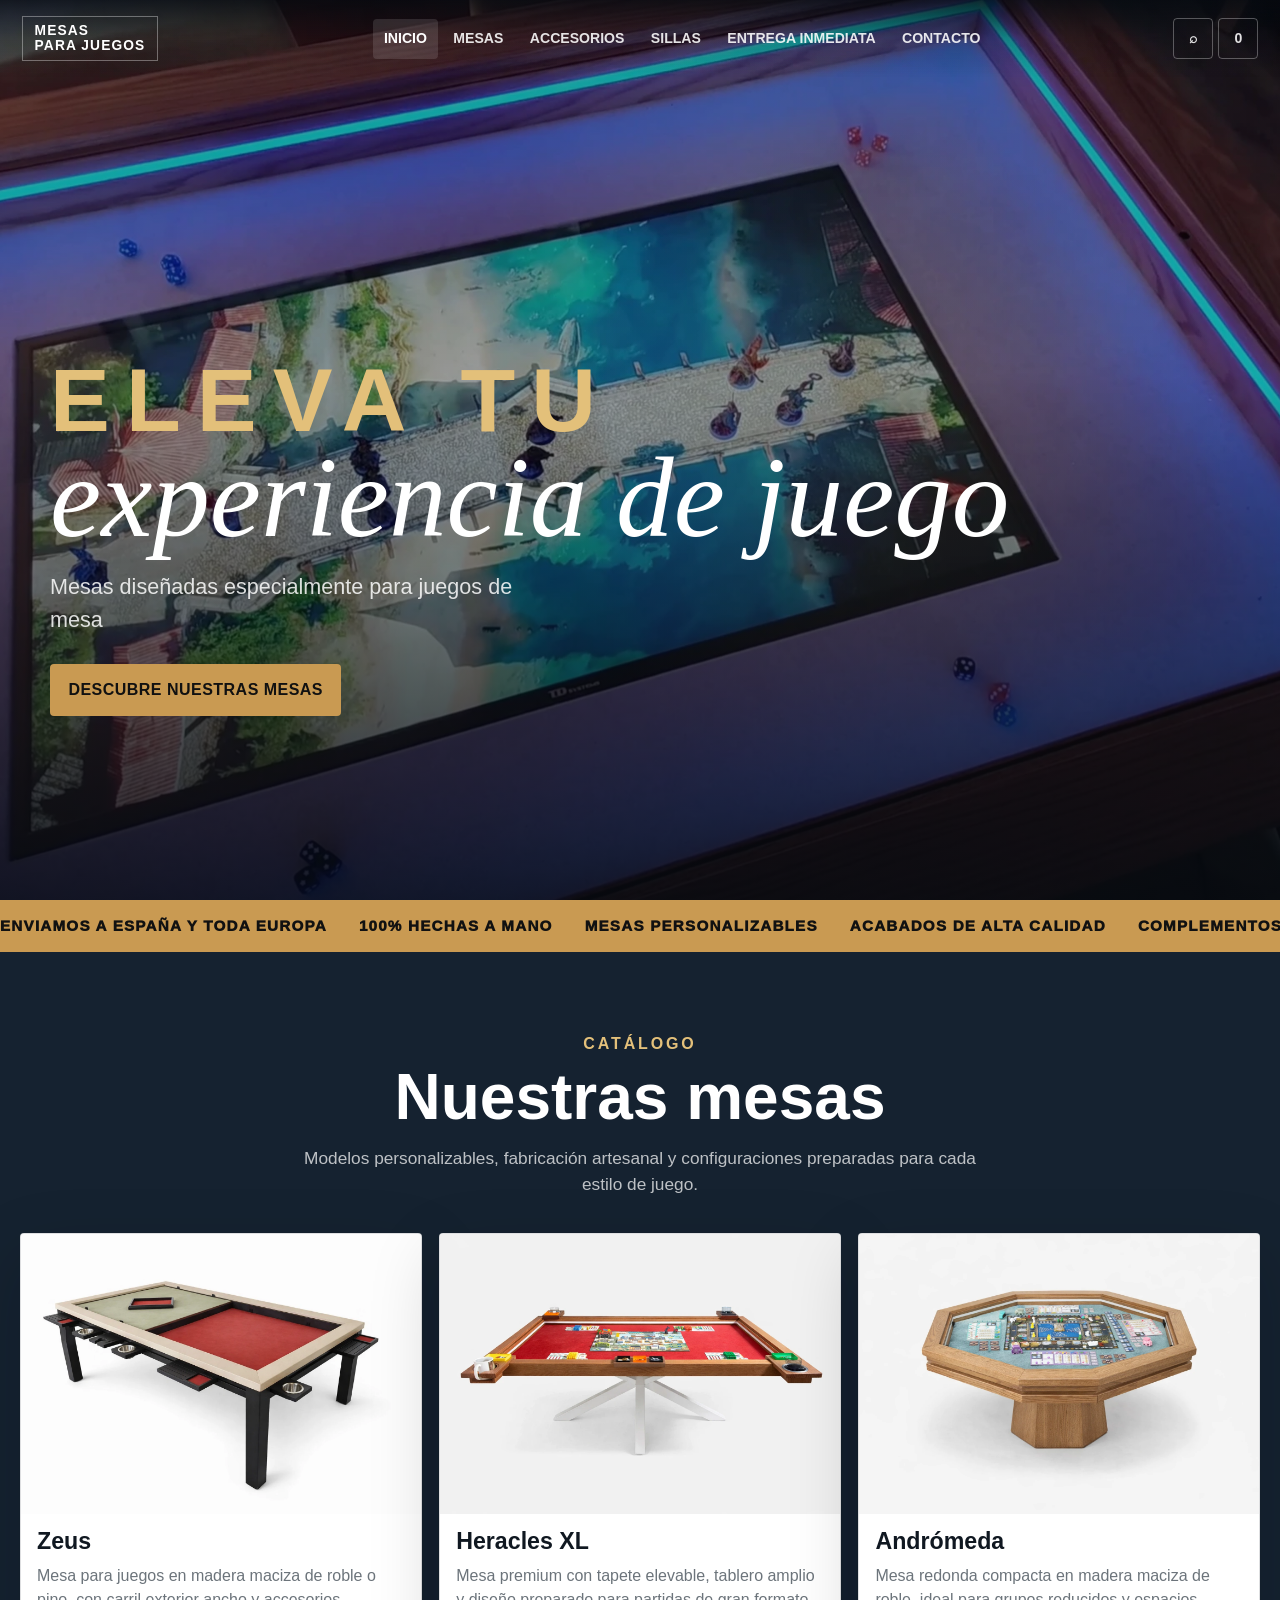
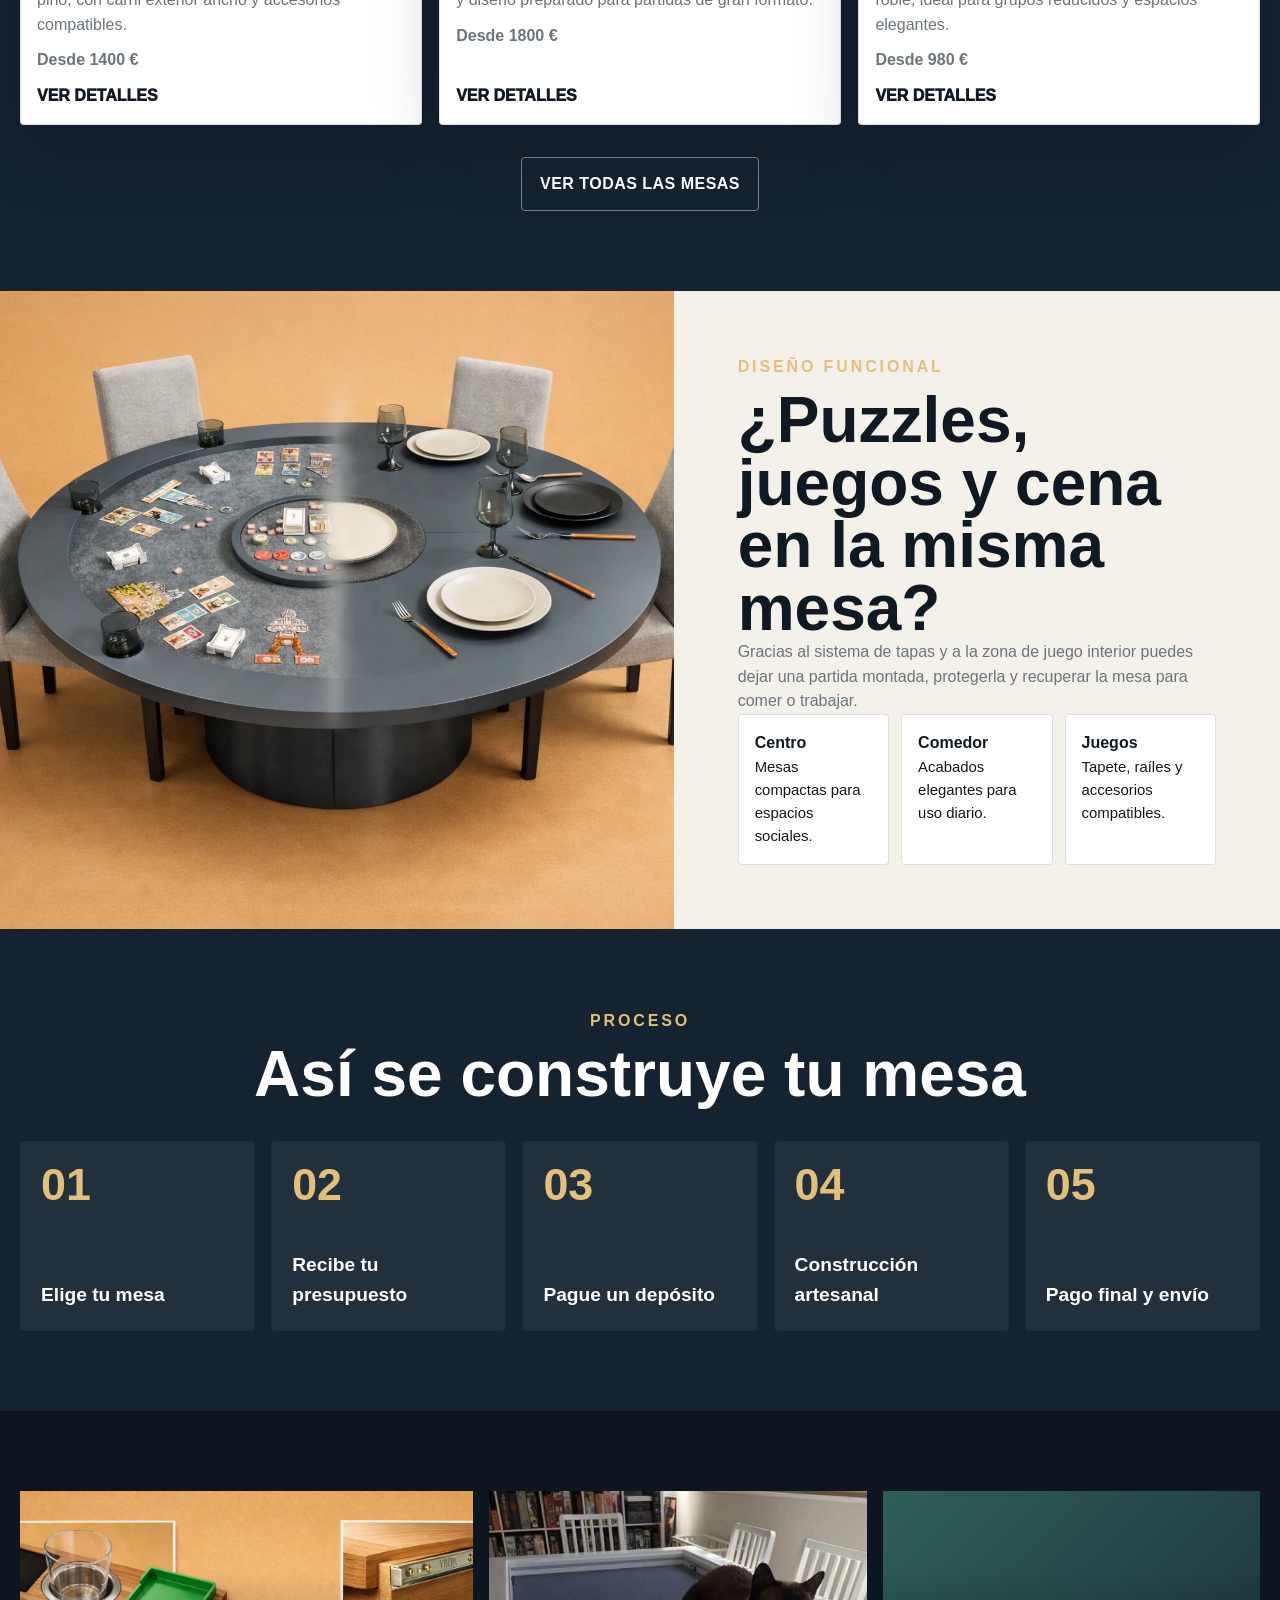
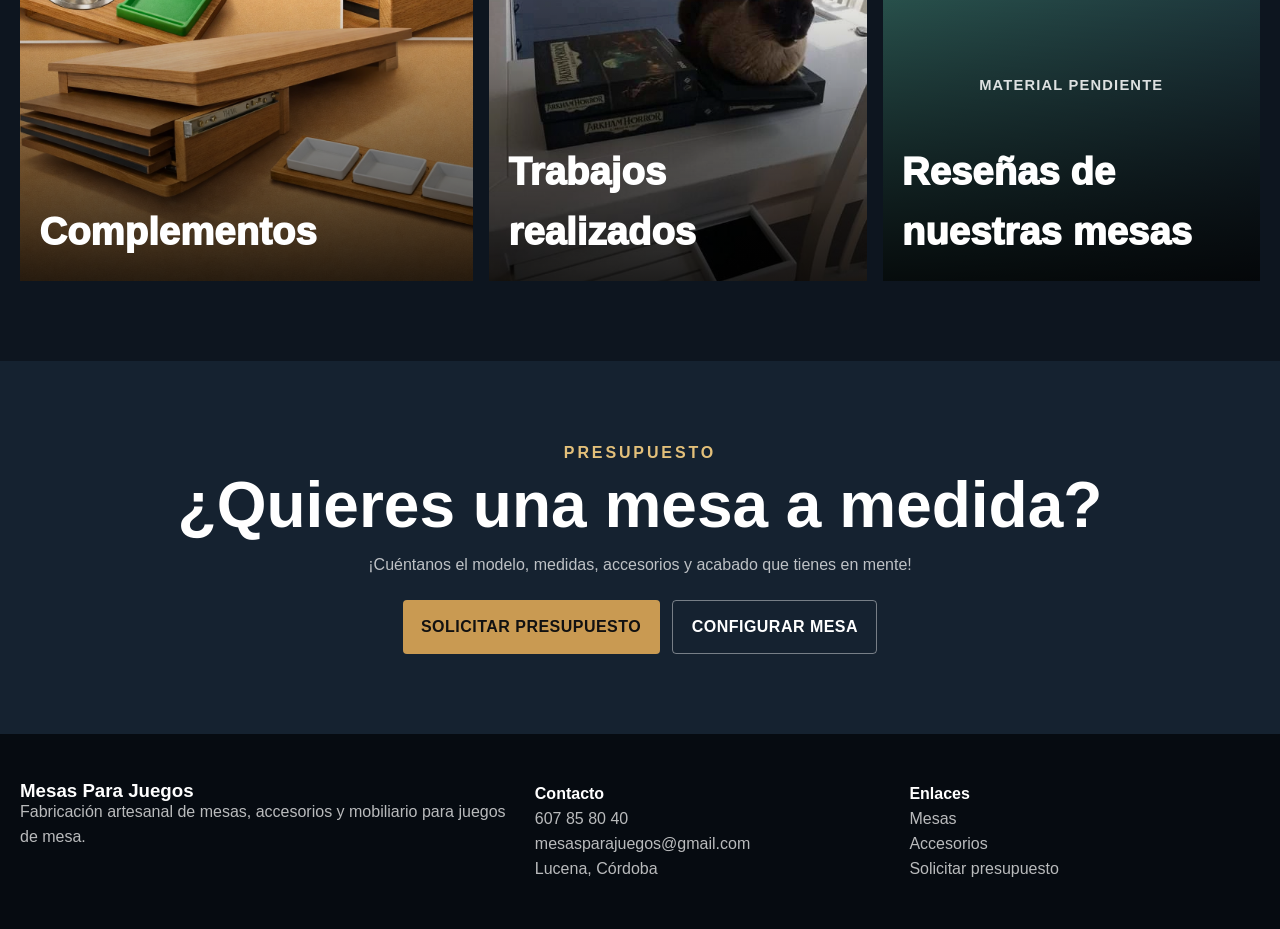
==== commit d47a2a44: "Index Restyle" ====
--- a/index.html
+++ b/index.html
@@ -19,19 +19,19 @@
             <div class="hero-copy">
                 <p class="hero-kicker">ELEVA TU</p>
                 <h1>experiencia de juego</h1>
-                <p>Mesas disenadas especialmente para juegos de mesa</p>
+                <p>Mesas diseñadas especialmente para juegos de mesa</p>
                 <a class="btn-primary" href="catalogo.html">DESCUBRE NUESTRAS MESAS</a>
             </div>
         </section>
 
         <section class="marquee" aria-label="Ventajas principales">
             <div class="marquee-track">
-                <span>ENVIAMOS A ESPANA Y TODA EUROPA</span>
+                <span>ENVIAMOS A ESPAñA Y TODA EUROPA</span>
                 <span>100% HECHAS A MANO</span>
                 <span>MESAS PERSONALIZABLES</span>
                 <span>ACABADOS DE ALTA CALIDAD</span>
                 <span>COMPLEMENTOS Y ACCESORIOS</span>
-                <span>ENVIAMOS A ESPANA Y TODA EUROPA</span>
+                <span>ENVIAMOS A ESPAñA Y TODA EUROPA</span>
                 <span>100% HECHAS A MANO</span>
                 <span>MESAS PERSONALIZABLES</span>
             </div>
@@ -39,9 +39,9 @@
 
         <section class="destacado dark-section">
             <div class="section-head centered">
-                <span class="eyebrow">Catalogo</span>
+                <span class="eyebrow">Catálogo</span>
                 <h2>Nuestras mesas</h2>
-                <p>Modelos personalizables, fabricacion artesanal y configuraciones preparadas para cada estilo de juego.</p>
+                <p>Modelos personalizables, fabricación artesanal y configuraciones preparadas para cada estilo de juego.</p>
             </div>
             <div id="productos-destacados" class="grid-productos"></div>
             <div class="center-actions">
@@ -54,13 +54,13 @@
                 <img src="assets/media/banners/feature-mesa.webp" alt="Mesa de juegos con zona interior" onerror="this.parentElement.classList.add('sin-imagen'); this.remove();">
             </div>
             <div class="feature-copy">
-                <span class="eyebrow">Diseno funcional</span>
-                <h2>Puzzles, juegos y cena en la misma mesa?</h2>
+                <span class="eyebrow">Diseño funcional</span>
+                <h2>¿Puzzles, juegos y cena en la misma mesa?</h2>
                 <p>Gracias al sistema de tapas y a la zona de juego interior puedes dejar una partida montada, protegerla y recuperar la mesa para comer o trabajar.</p>
                 <div class="mini-grid">
                     <article><strong>Centro</strong><span>Mesas compactas para espacios sociales.</span></article>
                     <article><strong>Comedor</strong><span>Acabados elegantes para uso diario.</span></article>
-                    <article><strong>Juegos</strong><span>Tapete, railes y accesorios compatibles.</span></article>
+                    <article><strong>Juegos</strong><span>Tapete, raíles y accesorios compatibles.</span></article>
                 </div>
             </div>
         </section>
@@ -68,13 +68,14 @@
         <section class="timeline dark-section">
             <div class="section-head centered">
                 <span class="eyebrow">Proceso</span>
-                <h2>Asi se construye tu mesa</h2>
+                <h2>Así se construye tu mesa</h2>
             </div>
             <div class="timeline-grid">
                 <div class="step"><strong>01</strong><span>Elige tu mesa</span></div>
-                <div class="step"><strong>02</strong><span>Recibe presupuesto</span></div>
-                <div class="step"><strong>03</strong><span>Construccion artesanal</span></div>
-                <div class="step"><strong>04</strong><span>Pago final y envio</span></div>
+                <div class="step"><strong>02</strong><span>Recibe tu presupuesto</span></div>
+                <div class="step"><strong>03</strong><span>Pague un depósito</span></div>
+                <div class="step"><strong>04</strong><span>Construcción artesanal</span></div>
+                <div class="step"><strong>05</strong><span>Pago final y envío</span></div>
             </div>
         </section>
 
@@ -95,8 +96,8 @@
 
         <section class="final-cta">
             <span class="eyebrow">Presupuesto</span>
-            <h2>Quieres una mesa a medida?</h2>
-            <p>Cuentanos el modelo, medidas, accesorios y acabado que tienes en mente.</p>
+            <h2>¿Quieres una mesa a medida?</h2>
+            <p>¡Cuéntanos el modelo, medidas, accesorios y acabado que tienes en mente!</p>
             <div class="hero-actions">
                 <a class="btn-primary" href="pages/contacto.html">Solicitar presupuesto</a>
                 <a class="btn-secondary invert" href="pages/configurador.html">Configurar mesa</a>
--- a/assets/css/styles.css
+++ b/assets/css/styles.css
@@ -470,7 +470,7 @@
 }
 
 .timeline-grid {
-    grid-template-columns: repeat(4, minmax(0, 1fr));
+    grid-template-columns: repeat(5, minmax(0, 1fr));
     gap: 1rem;
 }
 
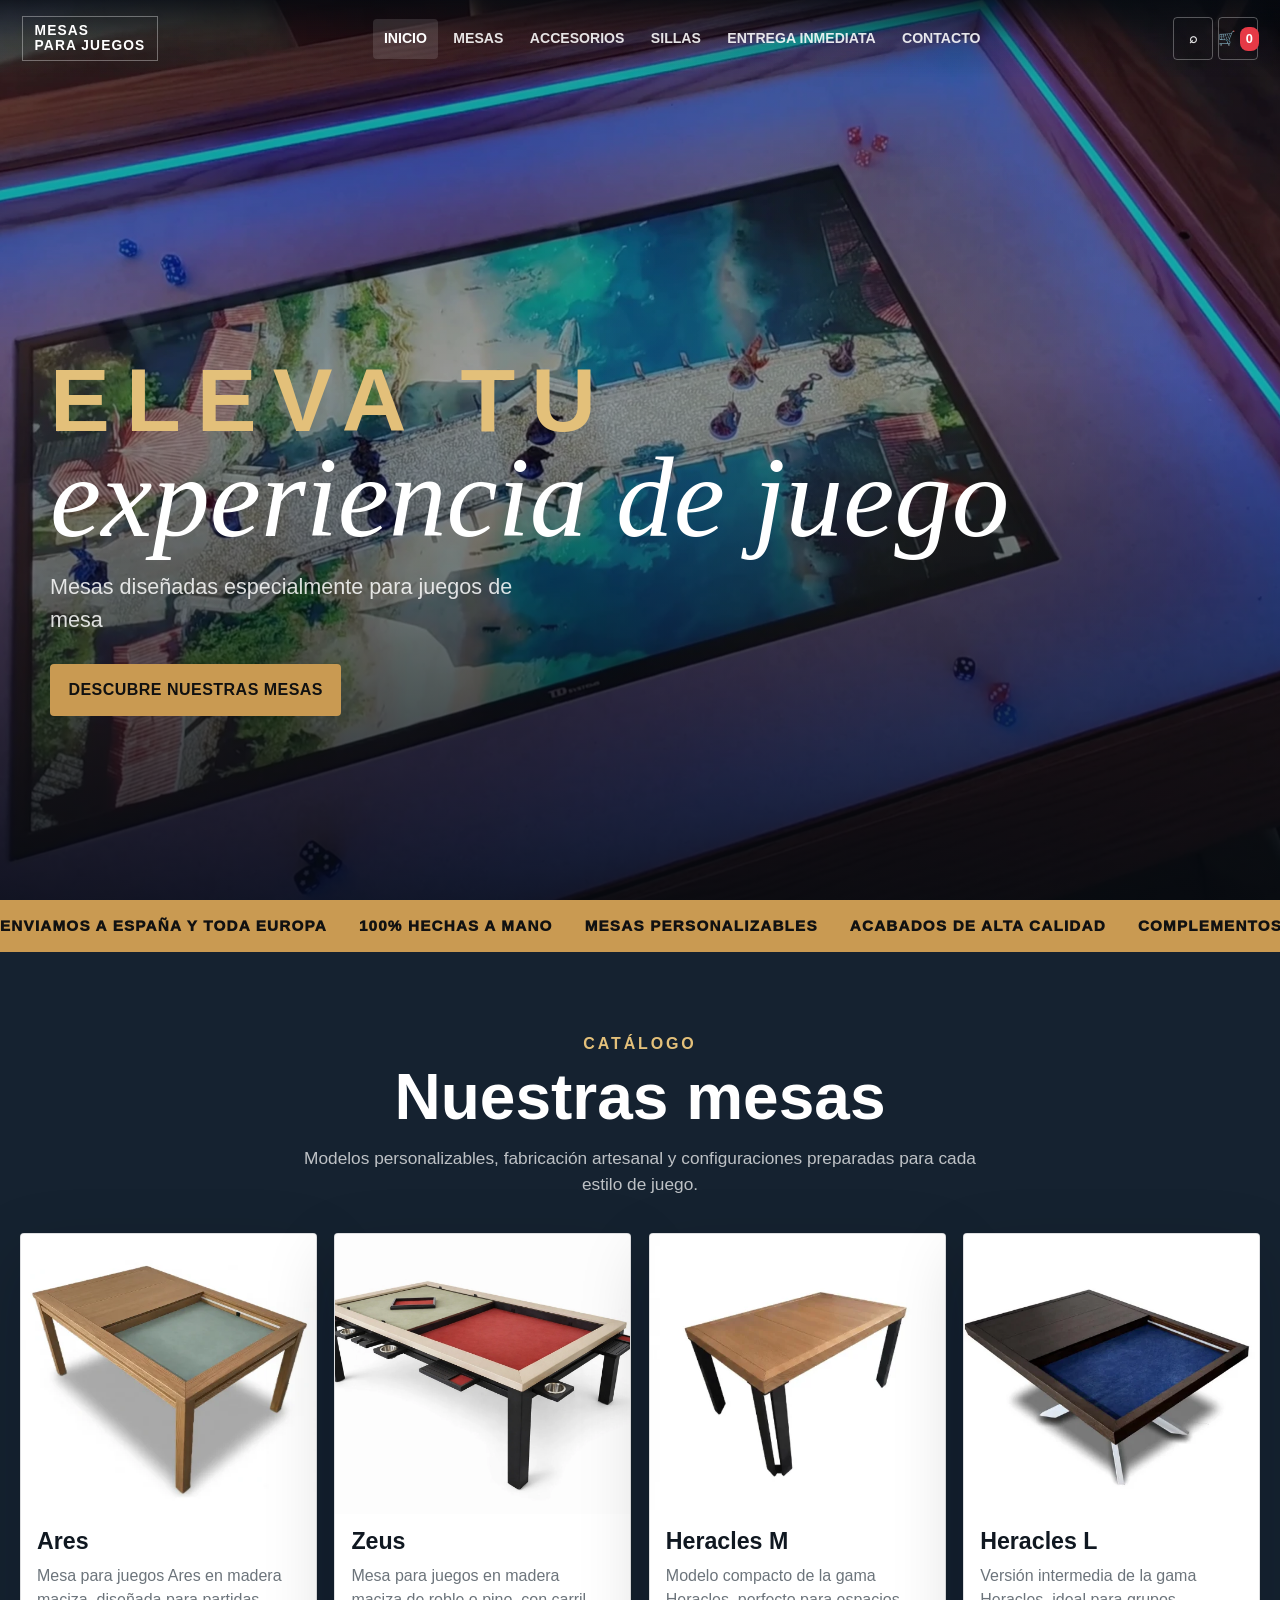
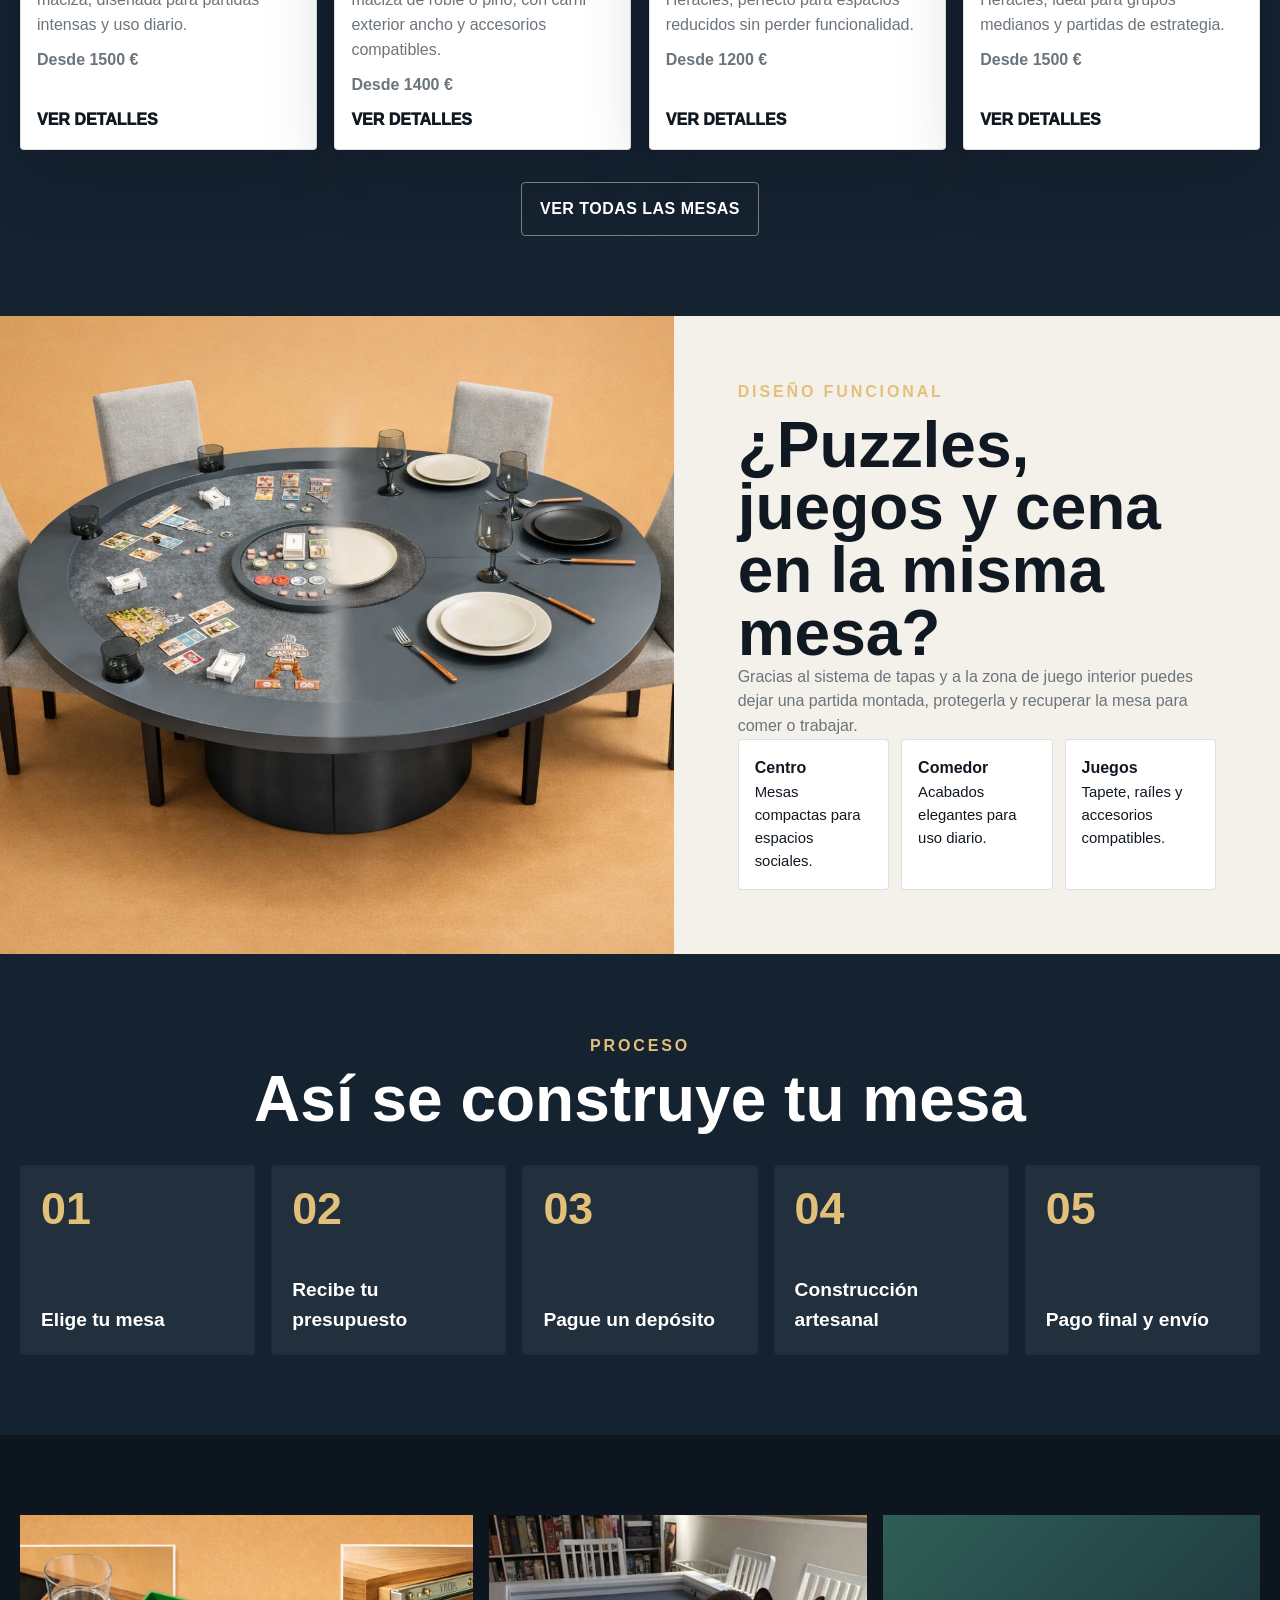
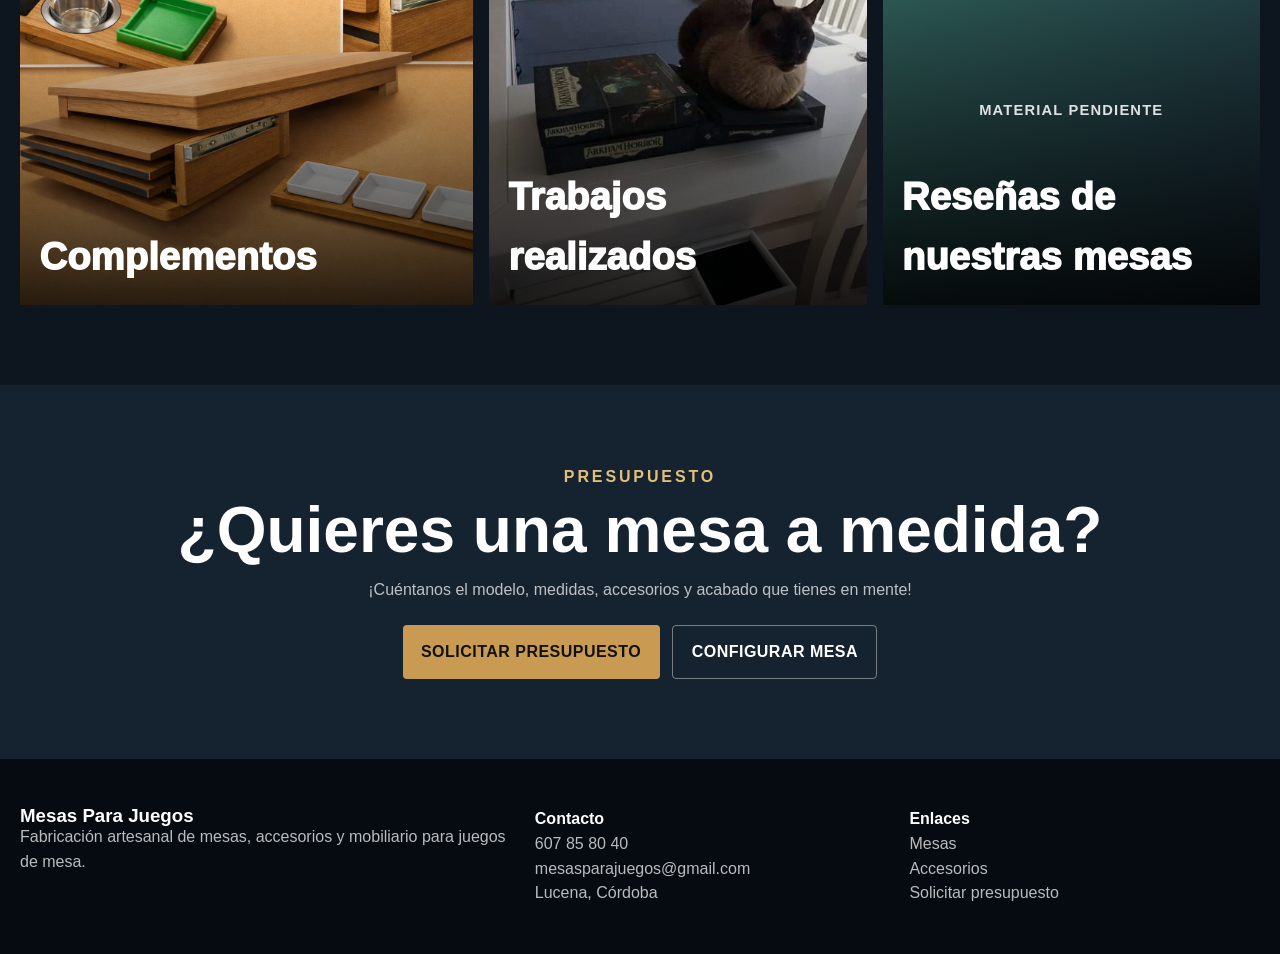
==== commit f8de7d3d: "Carrito de compras: Implementación de la funcionalidad para agregar productos al carrito, visualizar" ====
--- a/index.html
+++ b/index.html
@@ -5,6 +5,7 @@
     <meta name="viewport" content="width=device-width, initial-scale=1.0">
     <title>Mesas Para Juegos | Eleva tu experiencia de juego</title>
     <link rel="stylesheet" href="assets/css/styles.css">
+    <script defer src="assets/js/carrito.js"></script>
     <script defer src="assets/js/componentes.js"></script>
 </head>
 <body>
--- a/assets/css/styles.css
+++ b/assets/css/styles.css
@@ -961,3 +961,68 @@
         text-align: left;
     }
 }
+
+.carrito-icon {
+    font-weight: bold;
+    display: flex;
+    align-items: center;
+    gap: 4px;
+}
+
+#carrito-count {
+    background: #e63946;
+    color: white;
+    padding: 2px 6px;
+    border-radius: 8px;
+    font-size: 0.8rem;
+}
+
+.carrito-item {
+    display: grid;
+    grid-template-columns: 120px 1fr 150px;
+    gap: 1.5rem;
+    padding: 1.5rem;
+    border: 1px solid #ddd;
+    border-radius: 12px;
+    background: #fff;
+    margin-bottom: 1.5rem;
+    align-items: start;
+}
+
+.carrito-thumb {
+    width: 120px;
+    height: 120px;
+    border-radius: 8px;
+    overflow: hidden;
+    background: #f3f3f3;
+    display: flex;
+    align-items: center;
+    justify-content: center;
+}
+
+.carrito-thumb img {
+    width: 100%;
+    height: 100%;
+    object-fit: cover;
+}
+
+.carrito-info h3 {
+    margin: 0 0 .5rem 0;
+}
+
+.carrito-opciones {
+    margin-top: .5rem;
+    padding-left: 1rem;
+}
+
+.carrito-opciones li {
+    font-size: .9rem;
+    margin-bottom: .25rem;
+}
+
+.carrito-controles {
+    display: flex;
+    flex-direction: column;
+    gap: .5rem;
+    align-items: flex-start;
+}
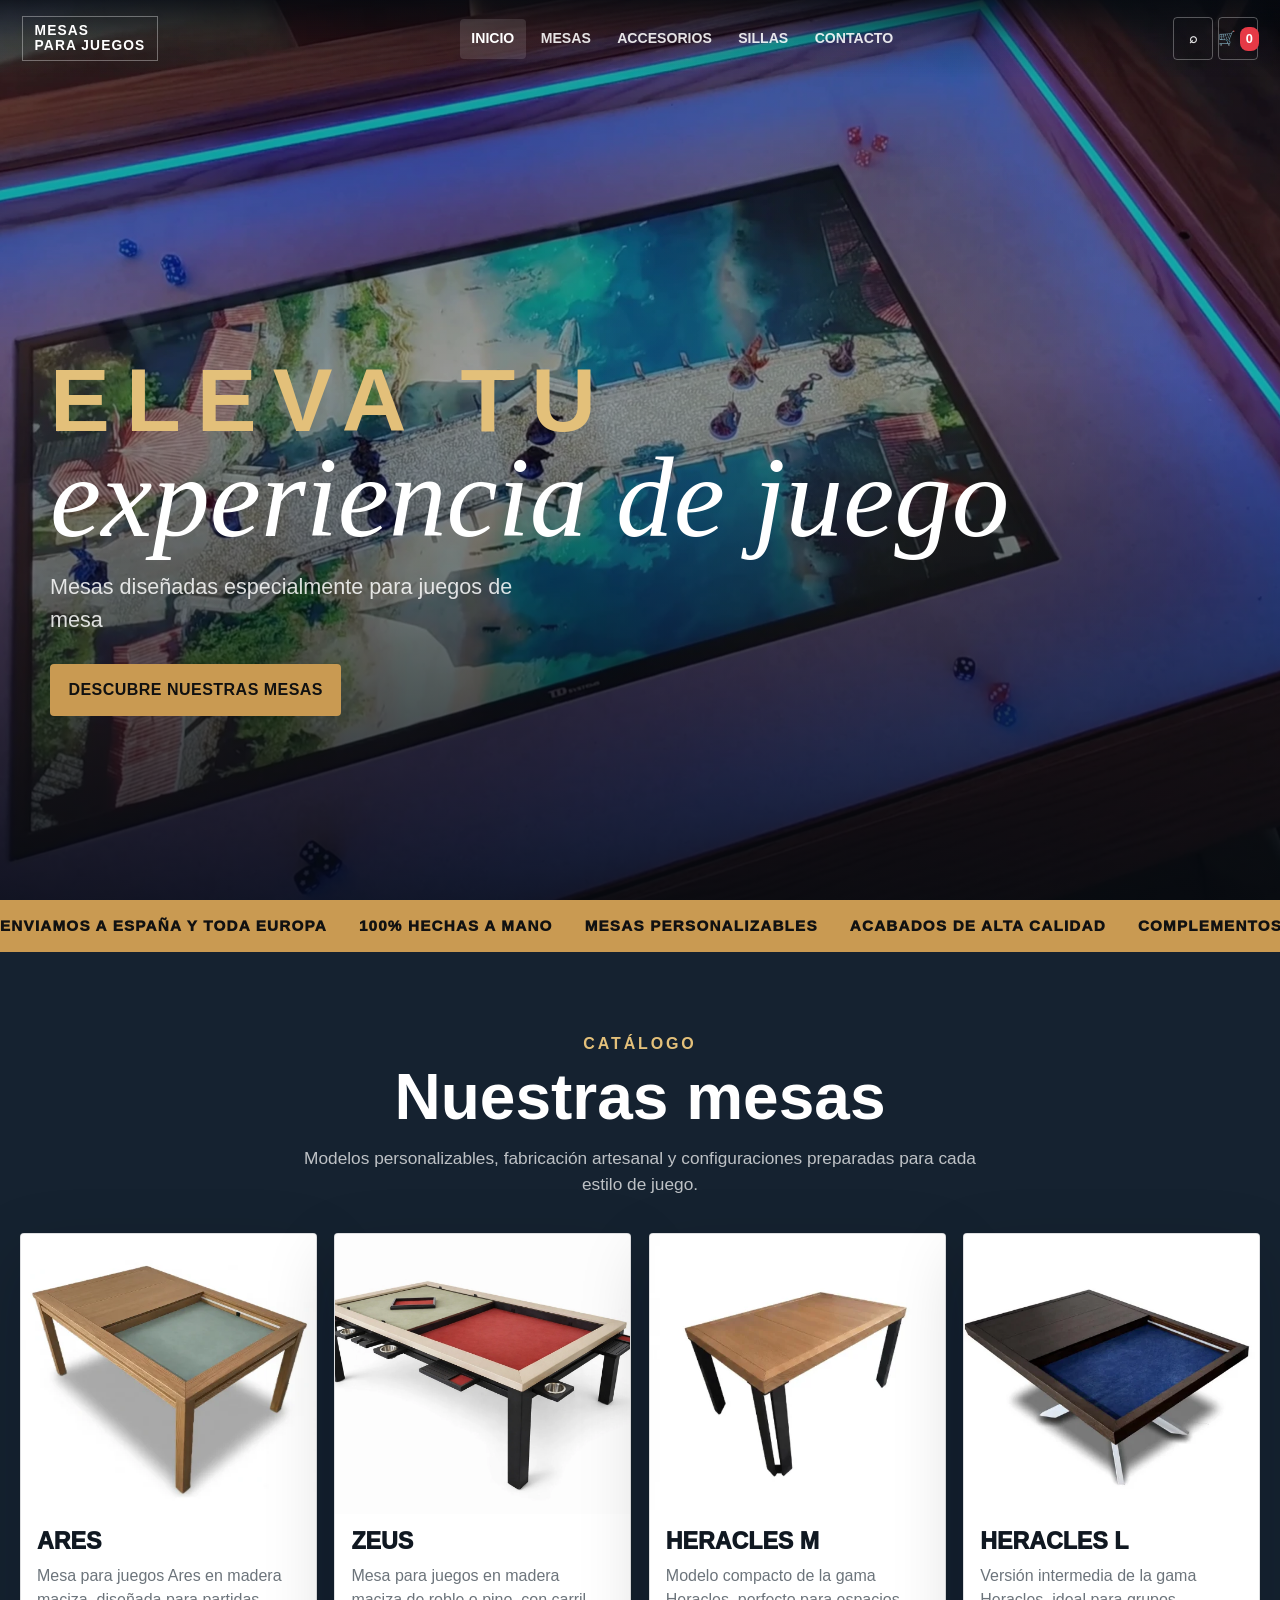
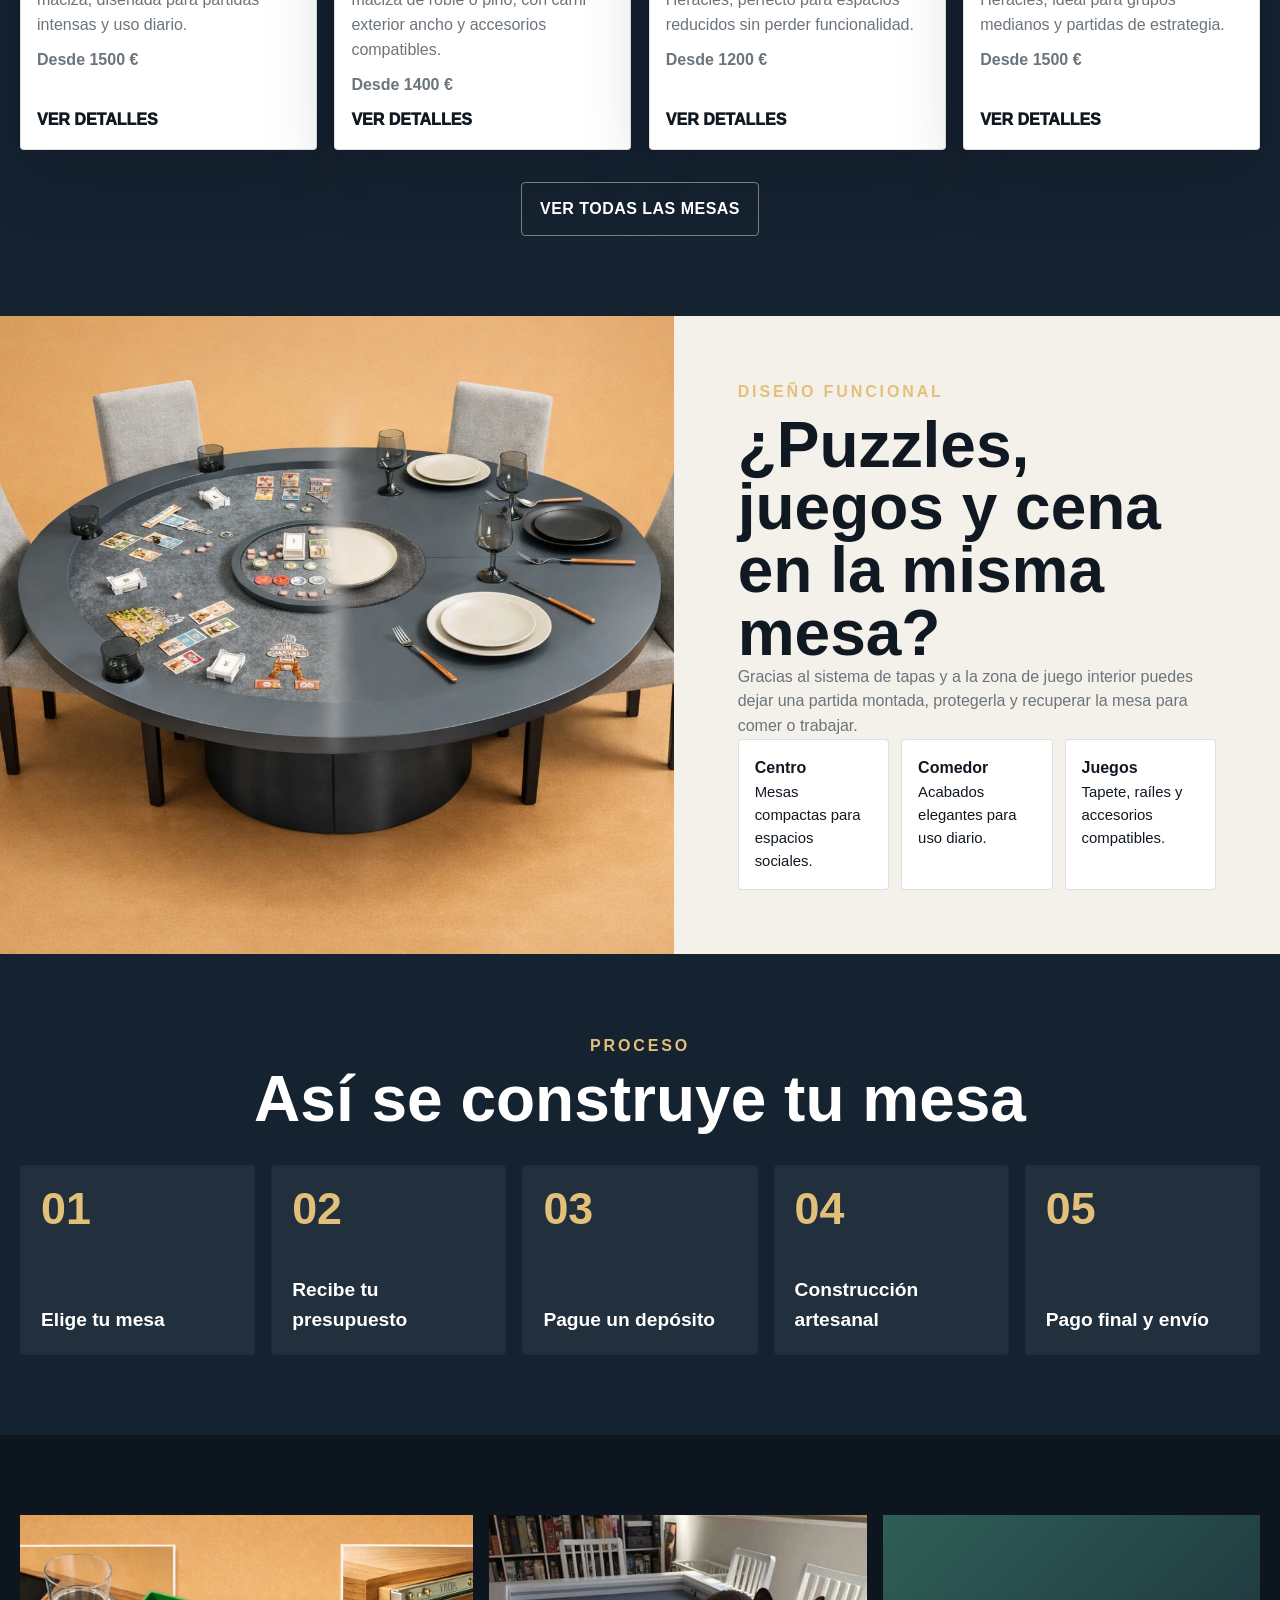
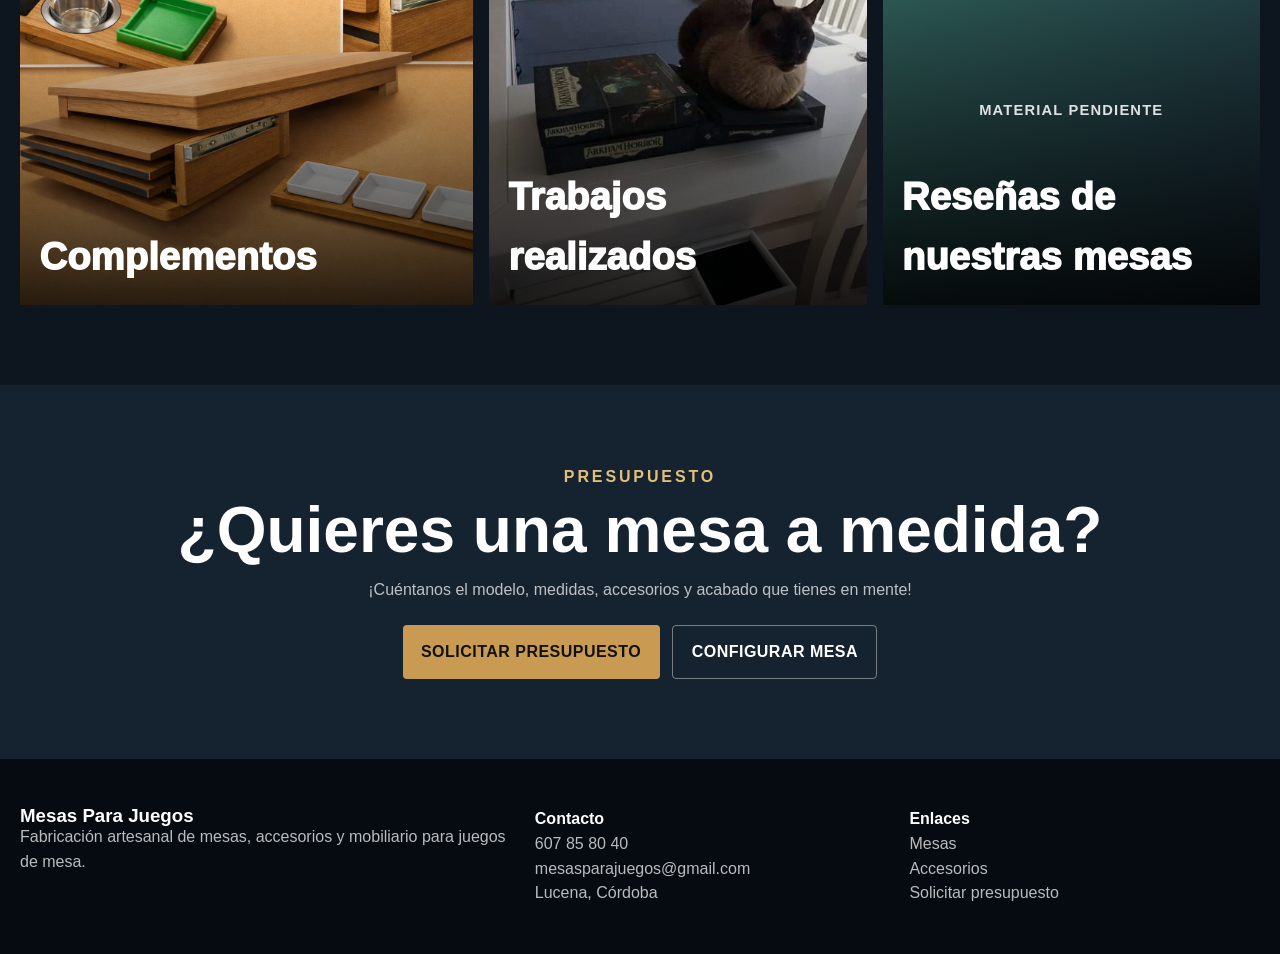
==== commit f59d8a35: "Revision ortografía, modificación descarga mesa, cambio foto" ====
--- a/index.html
+++ b/index.html
@@ -85,7 +85,7 @@
                 <img src="assets/media/banners/complementos.webp" alt="Accesorios para mesas" onerror="this.parentElement.classList.add('sin-imagen'); this.remove();">
                 <span>Complementos</span>
             </a>
-            <a class="image-banner" href="pages/guia-tamanos.html">
+            <a class="image-banner" href="https://mesasparajuegos.com/showroom/">
                 <img src="assets/media/banners/trabajos-realizados.webp" alt="Trabajo realizado de mesa Zeus" onerror="this.parentElement.classList.add('sin-imagen'); this.remove();">
                 <span>Trabajos realizados</span>
             </a>
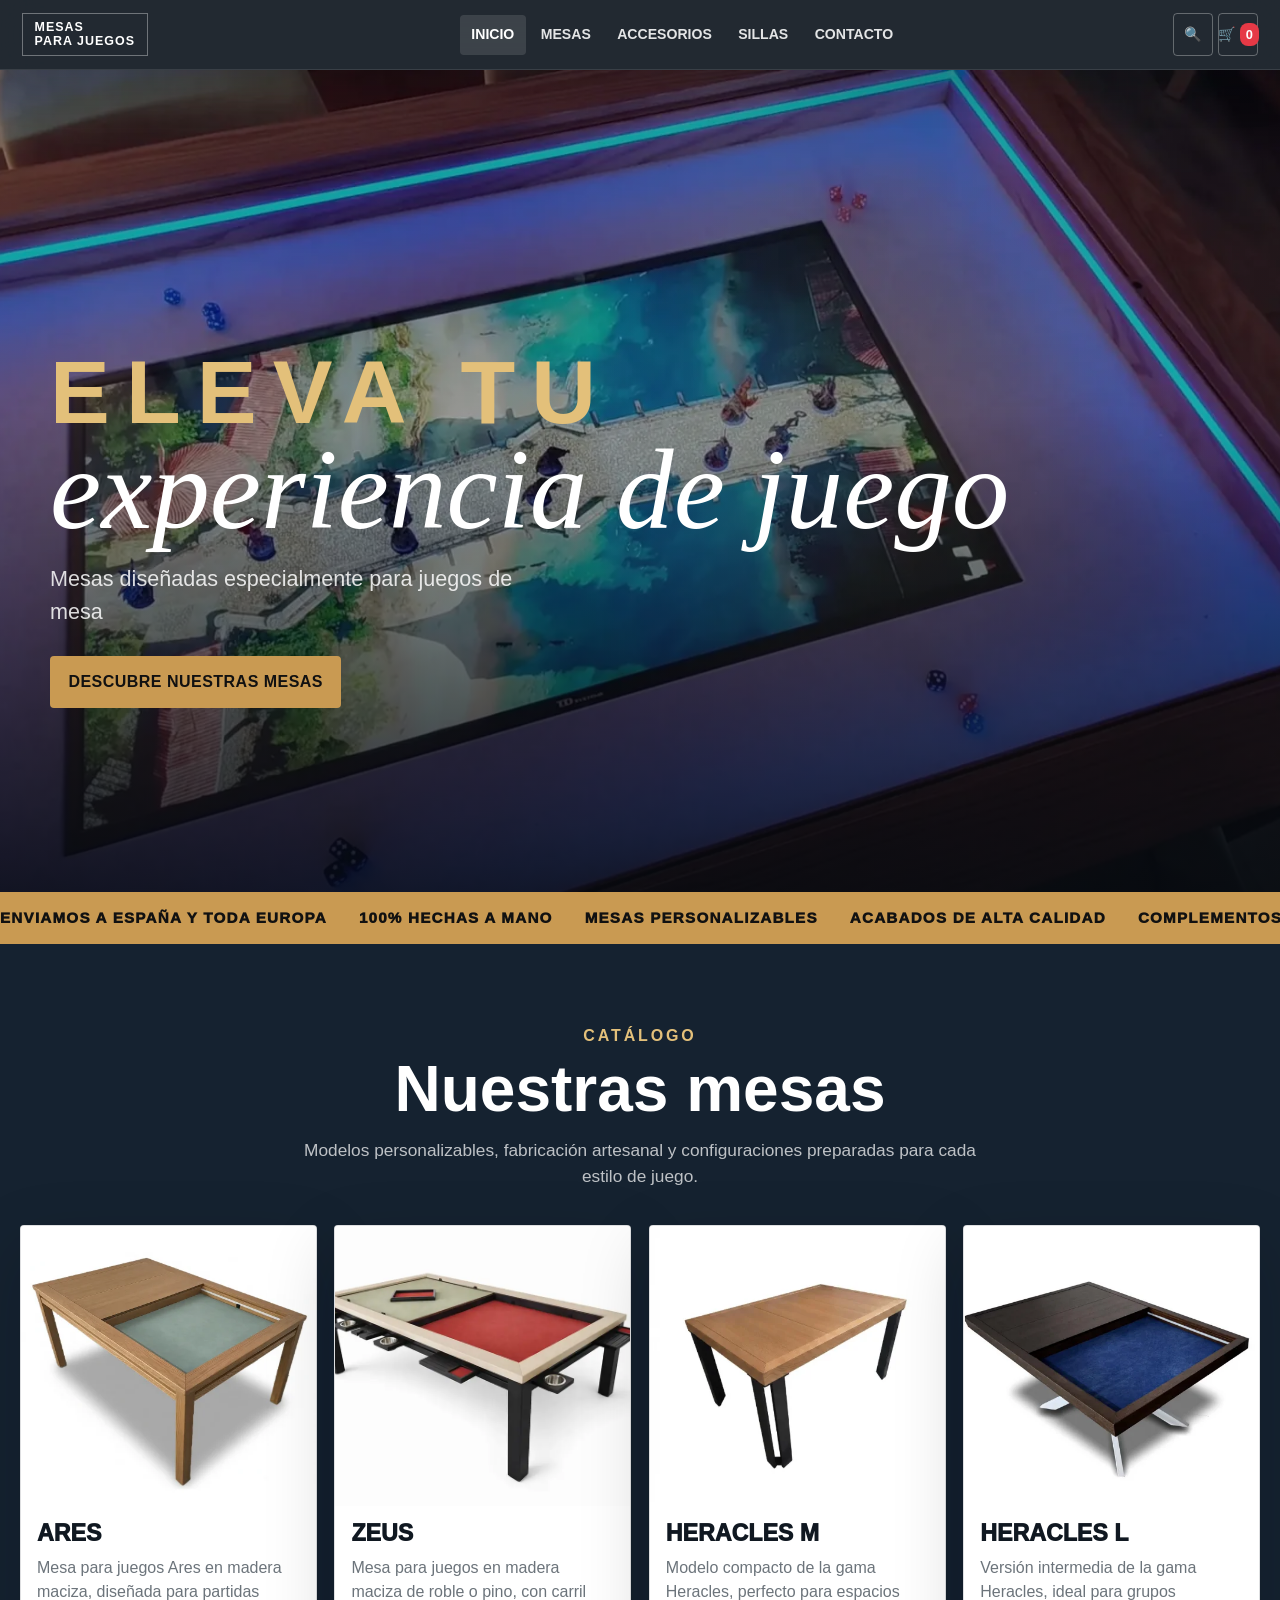
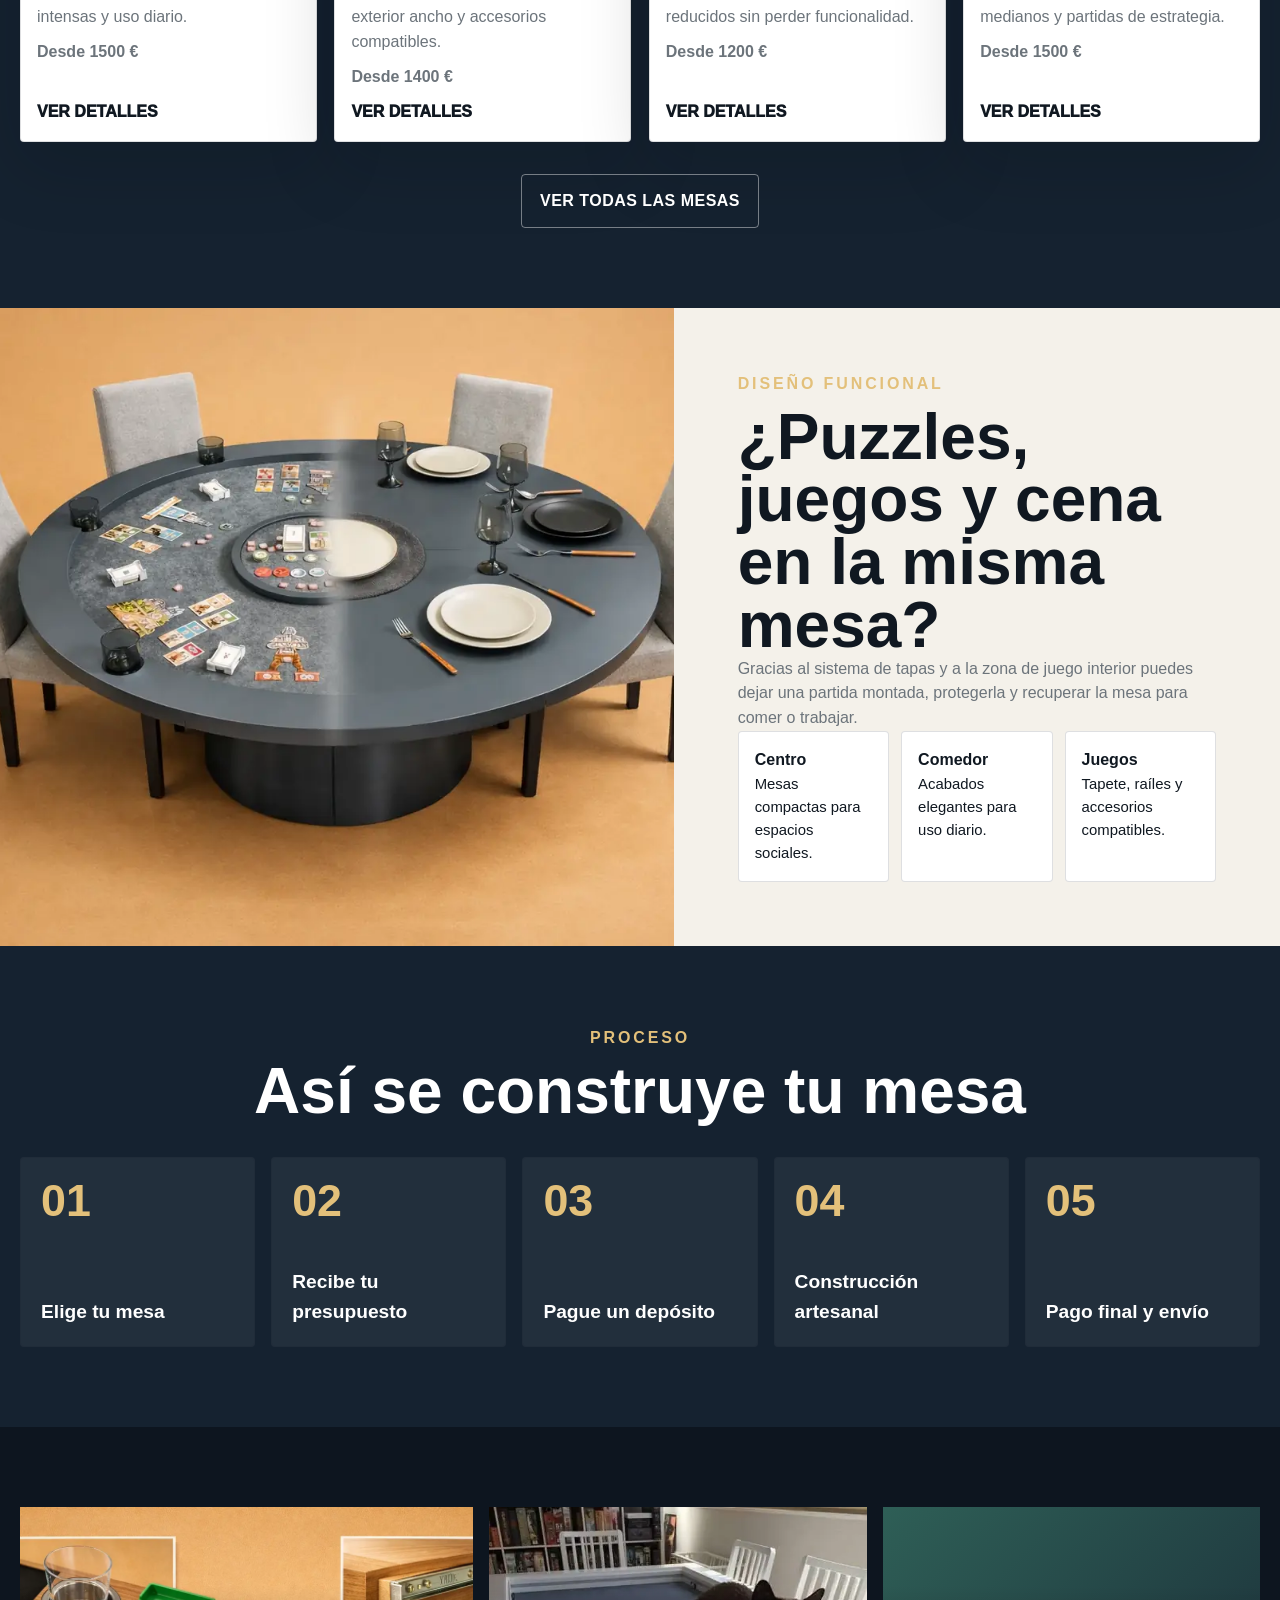
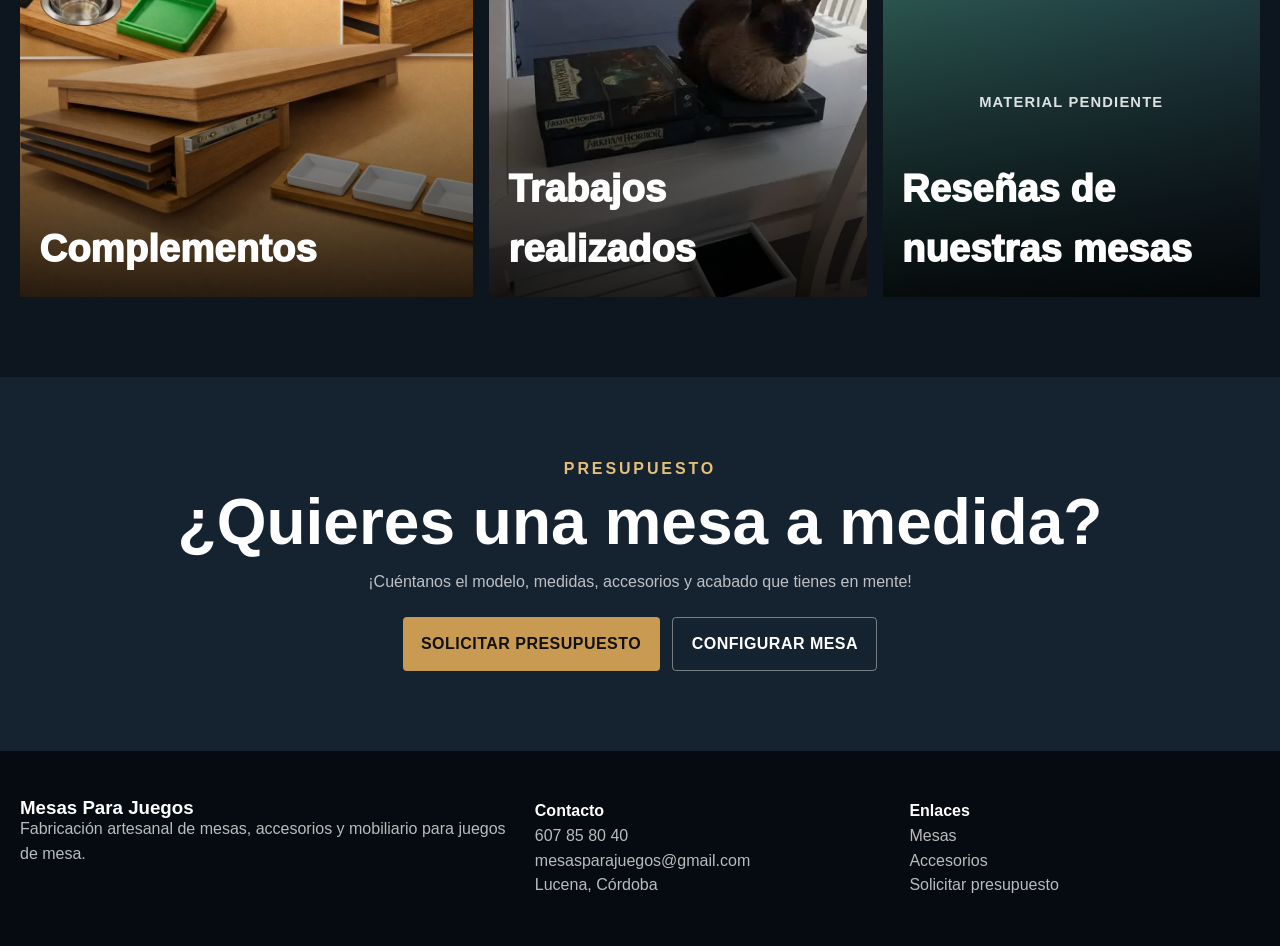
==== commit aa686bf4: "Mejora rendimiento" ====
--- a/index.html
+++ b/index.html
@@ -4,18 +4,18 @@
     <meta charset="UTF-8">
     <meta name="viewport" content="width=device-width, initial-scale=1.0">
     <title>Mesas Para Juegos | Eleva tu experiencia de juego</title>
+    <link rel="preload" as="image" href="assets/media/hero/hero-poster.webp" fetchpriority="high">
     <link rel="stylesheet" href="assets/css/styles.css">
     <script defer src="assets/js/carrito.js"></script>
     <script defer src="assets/js/componentes.js"></script>
+    <script defer src="assets/js/lazy-video.js"></script>
 </head>
 <body>
     <header id="header"></header>
 
     <main>
         <section class="hero hero-video">
-            <video autoplay muted loop playsinline poster="assets/media/hero/hero-poster.webp">
-                <source src="assets/media/video/hero.mp4" type="video/mp4">
-            </video>
+            <video muted loop playsinline preload="none" poster="assets/media/hero/hero-poster.webp" width="1920" height="1080" data-src="assets/media/video/hero.mp4"></video>
             <div class="hero-overlay"></div>
             <div class="hero-copy">
                 <p class="hero-kicker">ELEVA TU</p>
@@ -52,7 +52,7 @@
 
         <section class="split-feature">
             <div class="feature-image">
-                <img src="assets/media/banners/feature-mesa.webp" alt="Mesa de juegos con zona interior" onerror="this.parentElement.classList.add('sin-imagen'); this.remove();">
+                <img src="assets/media/banners/feature-mesa.webp" alt="Mesa de juegos con zona interior" loading="lazy" decoding="async" width="1200" height="800" onerror="this.parentElement.classList.add('sin-imagen'); this.remove();">
             </div>
             <div class="feature-copy">
                 <span class="eyebrow">Diseño funcional</span>
@@ -82,15 +82,15 @@
 
         <section class="banner-grid">
             <a class="image-banner" href="pages/accesorios.html">
-                <img src="assets/media/banners/complementos.webp" alt="Accesorios para mesas" onerror="this.parentElement.classList.add('sin-imagen'); this.remove();">
+                <img src="assets/media/banners/complementos.webp" alt="Accesorios para mesas" loading="lazy" decoding="async" width="1200" height="800" onerror="this.parentElement.classList.add('sin-imagen'); this.remove();">
                 <span>Complementos</span>
             </a>
             <a class="image-banner" href="https://mesasparajuegos.com/showroom/">
-                <img src="assets/media/banners/trabajos-realizados.webp" alt="Trabajo realizado de mesa Zeus" onerror="this.parentElement.classList.add('sin-imagen'); this.remove();">
+                <img src="assets/media/banners/trabajos-realizados.webp" alt="Trabajo realizado de mesa Zeus" loading="lazy" decoding="async" width="540" height="720" onerror="this.parentElement.classList.add('sin-imagen'); this.remove();">
                 <span>Trabajos realizados</span>
             </a>
             <a class="image-banner" href="pages/contacto.html">
-                <img src="assets/media/banners/resenas.webp" alt="Reseñas de clientes" onerror="this.parentElement.classList.add('sin-imagen'); this.remove();">
+                <img src="assets/media/banners/resenas.webp" alt="Reseñas de clientes" loading="lazy" decoding="async" width="540" height="720" onerror="this.parentElement.classList.add('sin-imagen'); this.remove();">
                 <span>Reseñas de nuestras mesas</span>
             </a>
         </section>
@@ -101,7 +101,7 @@
             <p>¡Cuéntanos el modelo, medidas, accesorios y acabado que tienes en mente!</p>
             <div class="hero-actions">
                 <a class="btn-primary" href="pages/contacto.html">Solicitar presupuesto</a>
-                <a class="btn-secondary invert" href="pages/configurador.html">Configurar mesa</a>
+                <a class="btn-secondary invert" href="pages/configurador.html?id=ares">Configurar mesa</a>
             </div>
         </section>
     </main>
--- a/assets/css/styles.css
+++ b/assets/css/styles.css
@@ -40,6 +40,15 @@
     max-width: 100%;
 }
 
+.sr-only {
+    width: 1px;
+    height: 1px;
+    position: absolute;
+    overflow: hidden;
+    clip: rect(0, 0, 0, 0);
+    white-space: nowrap;
+}
+
 h1,
 h2,
 h3 {
@@ -57,11 +66,14 @@
 }
 
 .site-header {
-    position: fixed;
-    inset: 0 0 auto;
+    position: sticky;
+    top: 0;
     z-index: 50;
-    background: linear-gradient(180deg, rgba(5, 10, 16, 0.78), rgba(5, 10, 16, 0.18), transparent);
+    background: rgba(16, 24, 33, 0.92);
     color: #fff;
+    border-bottom: 1px solid rgba(255, 255, 255, 0.1);
+    box-shadow: 0 16px 44px rgba(5, 10, 16, 0.18);
+    backdrop-filter: blur(18px);
 }
 
 .nav-wrap {
@@ -71,7 +83,7 @@
     gap: 1.5rem;
     max-width: 1380px;
     margin: 0 auto;
-    padding: 1rem 1.35rem;
+    padding: 0.8rem 1.35rem;
 }
 
 .brand {
@@ -83,7 +95,7 @@
     display: inline-block;
     border: 1px solid rgba(255, 255, 255, 0.35);
     padding: 0.45rem 0.75rem;
-    font-size: 0.86rem;
+    font-size: 0.78rem;
     font-weight: 900;
     line-height: 1.05;
     letter-spacing: 0.08em;
@@ -131,7 +143,7 @@
 }
 
 .hero-video {
-    min-height: 100vh;
+    min-height: calc(100vh - 78px);
     position: relative;
     display: grid;
     align-items: end;
@@ -566,7 +578,7 @@
 }
 
 .breadcrumbs {
-    padding: 7rem 1.25rem 0;
+    padding: 1.4rem 1.25rem 0;
     color: var(--muted);
     font-size: 0.95rem;
 }
@@ -577,7 +589,7 @@
 }
 
 .titulo-pagina {
-    padding: 3rem 1.25rem;
+    padding: 2.2rem 1.25rem 3.5rem;
 }
 
 .titulo-pagina p {
@@ -586,20 +598,115 @@
     font-size: 1.08rem;
 }
 
-.layout-catalogo {
-    display: grid;
-    grid-template-columns: 280px minmax(0, 1fr);
-    gap: 1.4rem;
+.busqueda-hero {
+    padding-bottom: 2.2rem;
+}
+
+.busqueda-form {
+    display: grid;
+    grid-template-columns: minmax(0, 1fr) auto;
+    gap: 0.75rem;
+    max-width: 820px;
+    margin-top: 1.6rem;
+}
+
+.busqueda-form input {
+    min-height: 52px;
+    border-color: rgba(21, 34, 48, 0.22);
+    font-size: 1rem;
+    box-shadow: 0 14px 36px rgba(16, 24, 33, 0.07);
+}
+
+.busqueda-tabs {
+    display: flex;
+    flex-wrap: wrap;
+    gap: 0.5rem;
+    margin-top: 1rem;
+}
+
+.busqueda-tabs button {
+    min-height: 38px;
+    border: 1px solid var(--line);
+    background: #fff;
+    color: var(--muted);
+    padding: 0.55rem 0.9rem;
+    font-size: 0.86rem;
+}
+
+.busqueda-tabs button.activo {
+    border-color: var(--gold);
+    background: var(--gold);
+    color: #111;
+}
+
+.busqueda-resultados {
     max-width: var(--container);
     margin: 0 auto;
     padding: 0 1.25rem 5rem;
 }
 
+.resultado-meta {
+    margin-bottom: 1rem;
+    color: var(--muted);
+    font-weight: 800;
+}
+
+.resultado-card .contenido {
+    position: relative;
+}
+
+.resultado-tipo {
+    width: max-content;
+    border: 1px solid rgba(201, 154, 82, 0.35);
+    border-radius: 999px;
+    background: rgba(201, 154, 82, 0.12);
+    color: var(--ink);
+    padding: 0.2rem 0.55rem;
+    font-size: 0.72rem;
+    font-weight: 900;
+    text-transform: uppercase;
+}
+
+.sin-resultados {
+    grid-column: 1 / -1;
+    border: 1px solid var(--line);
+    border-radius: var(--radius);
+    background: #fff;
+    padding: clamp(1.5rem, 4vw, 2.5rem);
+}
+
+.sin-resultados h2 {
+    font-size: clamp(1.6rem, 4vw, 2.6rem);
+}
+
+.sin-resultados p {
+    margin-top: 0.7rem;
+    color: var(--muted);
+}
+
+.layout-catalogo {
+    display: grid;
+    grid-template-columns: minmax(260px, 320px) minmax(0, 1fr);
+    gap: clamp(2rem, 4vw, 4.5rem);
+    max-width: var(--container);
+    margin: 0 auto;
+    padding: 0 1.25rem 5rem;
+}
+
+.layout-catalogo .listado {
+    padding: 0;
+}
+
 .filtros {
     align-self: start;
-    padding: 1rem;
+    padding: 1.35rem;
     position: sticky;
-    top: 92px;
+    top: 1.25rem;
+    max-height: calc(100vh - 2.5rem);
+    overflow-y: auto;
+    overscroll-behavior: contain;
+    scrollbar-gutter: stable;
+    box-shadow: 0 18px 50px rgba(16, 24, 33, 0.08);
 }
 
 .filtros h3 {
@@ -615,6 +722,51 @@
     text-transform: uppercase;
 }
 
+.filtros input[type="search"],
+.filtros select,
+.filtros input[type="range"] {
+    margin-bottom: 1.05rem;
+}
+
+.filtros input[type="range"] {
+    accent-color: var(--green);
+    padding: 0;
+}
+
+#precio-max {
+    display: block;
+    margin: 0.15rem 0 0.9rem;
+    color: var(--ink);
+    font-size: 1rem;
+    font-weight: 800;
+}
+
+#btn-filtrar {
+    width: 100%;
+    margin-bottom: 1.1rem;
+}
+
+.filtros hr {
+    margin: 1.1rem 0;
+    border: 0;
+    border-top: 1px solid var(--line);
+}
+
+.filtros ul {
+    margin: 0.7rem 0 0.75rem 1.2rem;
+    color: var(--muted);
+}
+
+.filtros li {
+    margin-bottom: 0.25rem;
+}
+
+.filtros a {
+    color: var(--ink);
+    font-weight: 800;
+    text-underline-offset: 0.18em;
+}
+
 select,
 input,
 textarea {
@@ -744,7 +896,7 @@
 .config-main {
     max-width: 1200px;
     margin: 0 auto;
-    padding: 2.5rem 1.5rem 3rem;
+    padding: 0 1.5rem 3rem;
 }
 
 .config-main .titulo-pagina {
@@ -753,14 +905,14 @@
 
 .config-layout {
     display: grid;
-    grid-template-columns: minmax(0, 1.05fr) minmax(320px, 0.95fr);
-    gap: 1.5rem;
+    grid-template-columns: minmax(0, 1.08fr) minmax(320px, 0.92fr);
+    gap: clamp(1.5rem, 3vw, 2.4rem);
     align-items: start;
     padding: 0 1.25rem 5rem;
 }
 
 .config-3d {
-    min-height: 540px;
+    min-height: 460px;
     overflow: hidden;
     border-radius: var(--radius);
     border: 1px solid var(--line);
@@ -772,20 +924,24 @@
 .config-3d img {
     width: 100%;
     height: 100%;
-    min-height: 540px;
-    object-fit: cover;
+    min-height: 460px;
+    object-fit: contain;
+    background: #fff;
 }
 
 .config-opciones {
-    min-height: 320px;
+    min-height: auto;
     display: flex;
     flex-direction: column;
     justify-content: flex-start;
-    padding: 1.2rem;
+    padding: clamp(1.2rem, 2.5vw, 2rem);
+    box-shadow: 0 18px 50px rgba(16, 24, 33, 0.08);
 }
 
 .config-opciones h2 {
-    margin-bottom: 1.1rem;
+    margin-bottom: 1rem;
+    font-size: clamp(1.6rem, 3vw, 2.25rem);
+    line-height: 1.05;
 }
 
 #opciones {
@@ -798,8 +954,17 @@
     grid-template-columns: 20px minmax(0, 1fr);
     align-items: start;
     column-gap: 0.75rem;
-    padding: 0.75rem;
+    padding: 0.7rem 0.75rem;
     font-size: 0.95rem;
+    border: 1px solid transparent;
+    border-radius: var(--radius);
+    background: rgba(244, 241, 234, 0.62);
+    transition: border-color 0.2s ease, background 0.2s ease;
+}
+
+.opcion:hover {
+    border-color: rgba(46, 95, 86, 0.22);
+    background: #fff;
 }
 
 .opcion input[type="radio"] {
@@ -940,6 +1105,50 @@
         padding: 3.25rem 1rem;
     }
 
+    .busqueda-form {
+        grid-template-columns: 1fr;
+    }
+
+    .busqueda-form .btn-primary,
+    .busqueda-tabs button {
+        width: 100%;
+    }
+
+    .busqueda-tabs {
+        display: grid;
+        grid-template-columns: 1fr 1fr;
+    }
+
+    .nav-wrap {
+        grid-template-columns: 1fr;
+        gap: 0.8rem;
+        padding: 0.9rem 1rem 1rem;
+    }
+
+    .site-nav {
+        width: 100%;
+    }
+
+    .site-nav ul {
+        gap: 0.15rem;
+        min-width: 0;
+        justify-content: flex-start;
+        overflow-x: auto;
+        padding-bottom: 0.2rem;
+    }
+
+    .site-nav a {
+        min-height: 36px;
+        padding: 0.45rem 0.65rem;
+        font-size: 0.78rem;
+        white-space: nowrap;
+    }
+
+    .nav-actions {
+        width: 100%;
+        justify-content: flex-start;
+    }
+
     .hero-copy {
         padding-bottom: 4rem;
     }
@@ -977,22 +1186,35 @@
     font-size: 0.8rem;
 }
 
+.carrito-main {
+    width: 100%;
+    max-width: 1120px;
+    margin: 0 auto;
+}
+
+.carrito-contenido,
+.carrito-total {
+    padding: 0 1.25rem 2rem;
+}
+
 .carrito-item {
     display: grid;
-    grid-template-columns: 120px 1fr 150px;
-    gap: 1.5rem;
-    padding: 1.5rem;
-    border: 1px solid #ddd;
-    border-radius: 12px;
+    grid-template-columns: minmax(104px, 140px) minmax(0, 1fr) minmax(150px, 190px);
+    gap: clamp(1rem, 3vw, 1.5rem);
+    width: 100%;
+    padding: clamp(1rem, 3vw, 1.5rem);
+    border: 1px solid var(--line);
+    border-radius: var(--radius);
     background: #fff;
     margin-bottom: 1.5rem;
     align-items: start;
+    box-shadow: 0 18px 50px rgba(16, 24, 33, 0.08);
 }
 
 .carrito-thumb {
-    width: 120px;
-    height: 120px;
-    border-radius: 8px;
+    width: 100%;
+    aspect-ratio: 1;
+    border-radius: var(--radius);
     overflow: hidden;
     background: #f3f3f3;
     display: flex;
@@ -1006,13 +1228,19 @@
     object-fit: cover;
 }
 
+.carrito-info {
+    min-width: 0;
+}
+
 .carrito-info h3 {
     margin: 0 0 .5rem 0;
+    font-size: 1.35rem;
 }
 
 .carrito-opciones {
     margin-top: .5rem;
     padding-left: 1rem;
+    overflow-wrap: anywhere;
 }
 
 .carrito-opciones li {
@@ -1024,5 +1252,84 @@
     display: flex;
     flex-direction: column;
     gap: .5rem;
-    align-items: flex-start;
-}
+    align-items: stretch;
+    min-width: 0;
+}
+
+.carrito-controles label {
+    color: var(--ink);
+    font-weight: 800;
+}
+
+.input-cantidad {
+    width: 100%;
+    min-width: 0;
+}
+
+.btn-eliminar {
+    width: 100%;
+}
+
+.carrito-total-box {
+    display: flex;
+    flex-wrap: wrap;
+    align-items: center;
+    gap: 0.75rem;
+}
+
+.carrito-total-box h2 {
+    width: 100%;
+    margin: 0 0 0.25rem;
+    font-size: clamp(2rem, 7vw, 3rem);
+}
+
+@media (max-width: 760px) {
+    .carrito-item {
+        grid-template-columns: minmax(88px, 32%) minmax(0, 1fr);
+    }
+
+    .carrito-controles {
+        grid-column: 1 / -1;
+        display: grid;
+        grid-template-columns: minmax(90px, 1fr) minmax(120px, 1fr);
+        align-items: end;
+    }
+
+    .carrito-controles label {
+        grid-column: 1 / -1;
+    }
+}
+
+@media (max-width: 480px) {
+    .carrito-main .titulo-pagina {
+        padding-bottom: 2.2rem;
+    }
+
+    .carrito-contenido,
+    .carrito-total {
+        padding-inline: 1rem;
+    }
+
+    .carrito-item {
+        grid-template-columns: 96px minmax(0, 1fr);
+        gap: 0.9rem;
+    }
+
+    .carrito-info h3 {
+        font-size: 1.15rem;
+    }
+
+    .carrito-opciones {
+        padding-left: 0.95rem;
+    }
+
+    .carrito-controles {
+        grid-template-columns: 1fr;
+    }
+
+    .carrito-total-box,
+    .carrito-total-box .btn-primary,
+    .carrito-total-box .btn-secondary {
+        width: 100%;
+    }
+}
